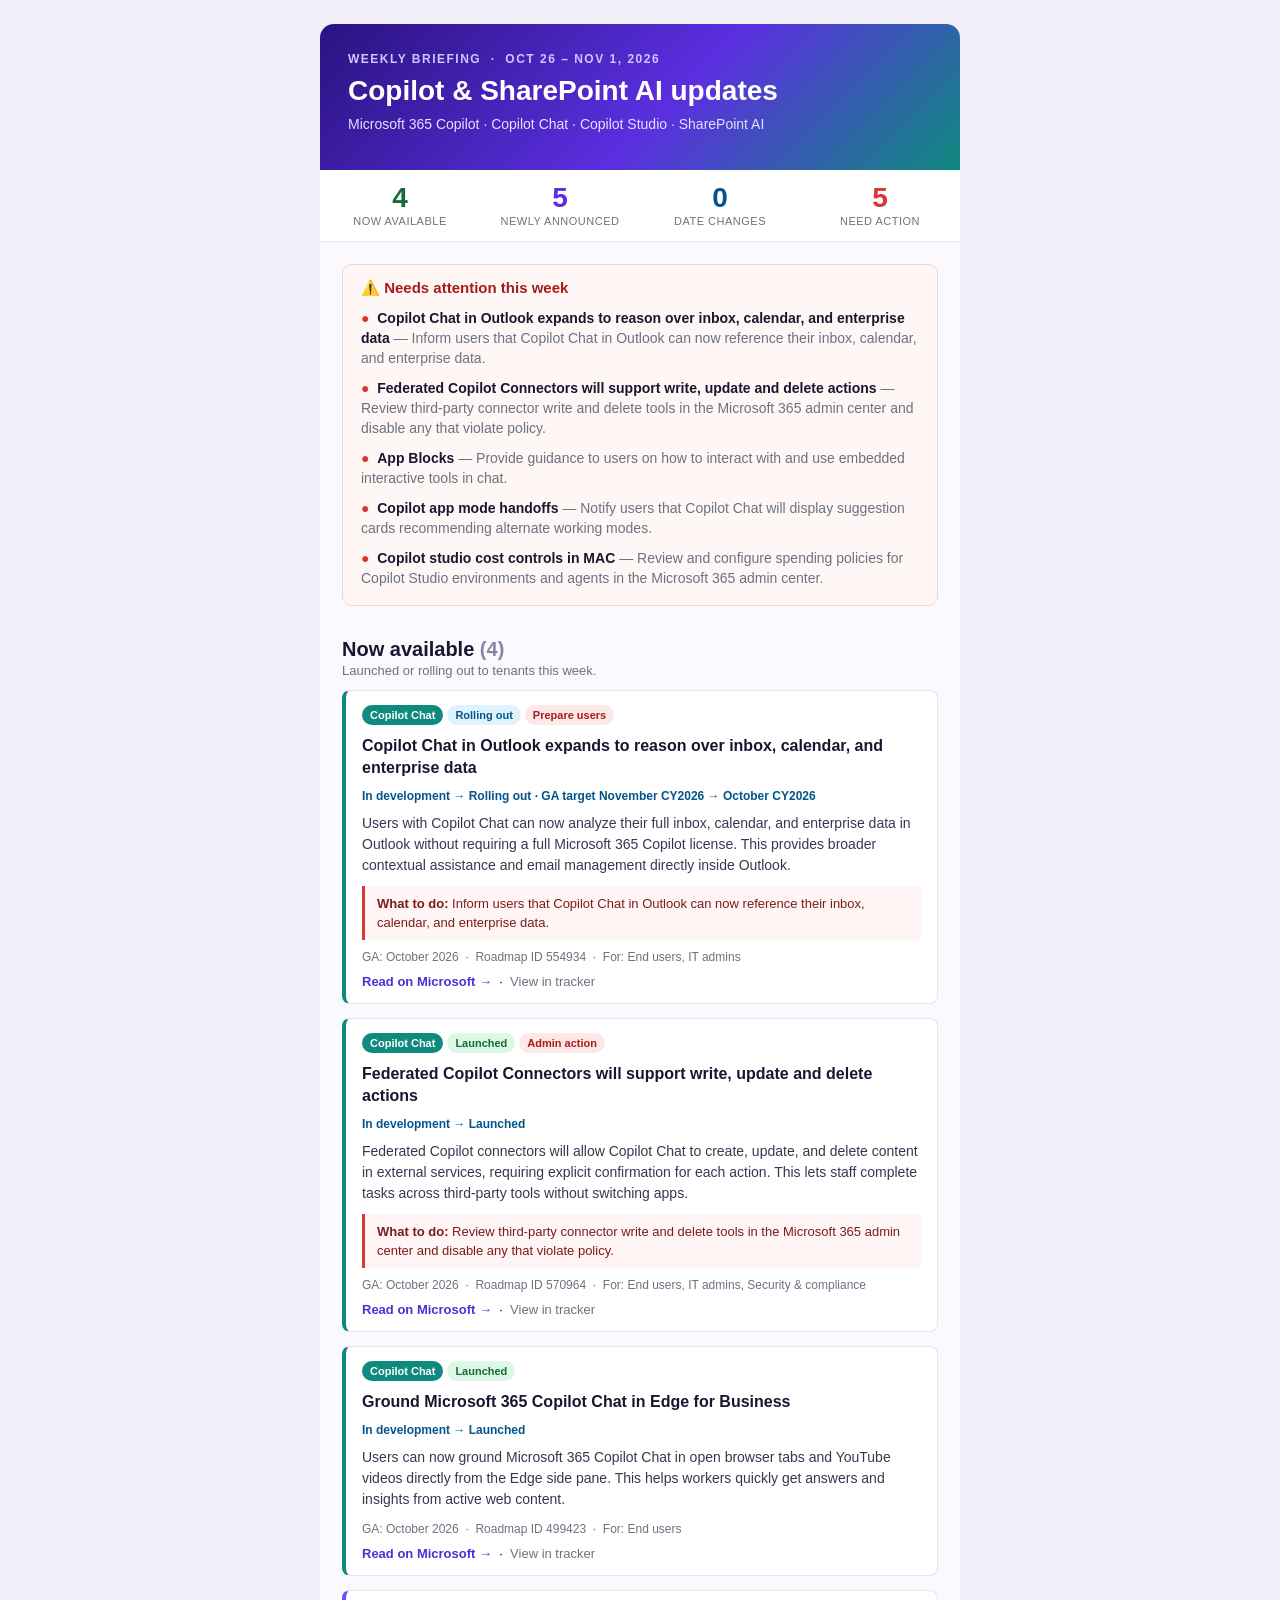
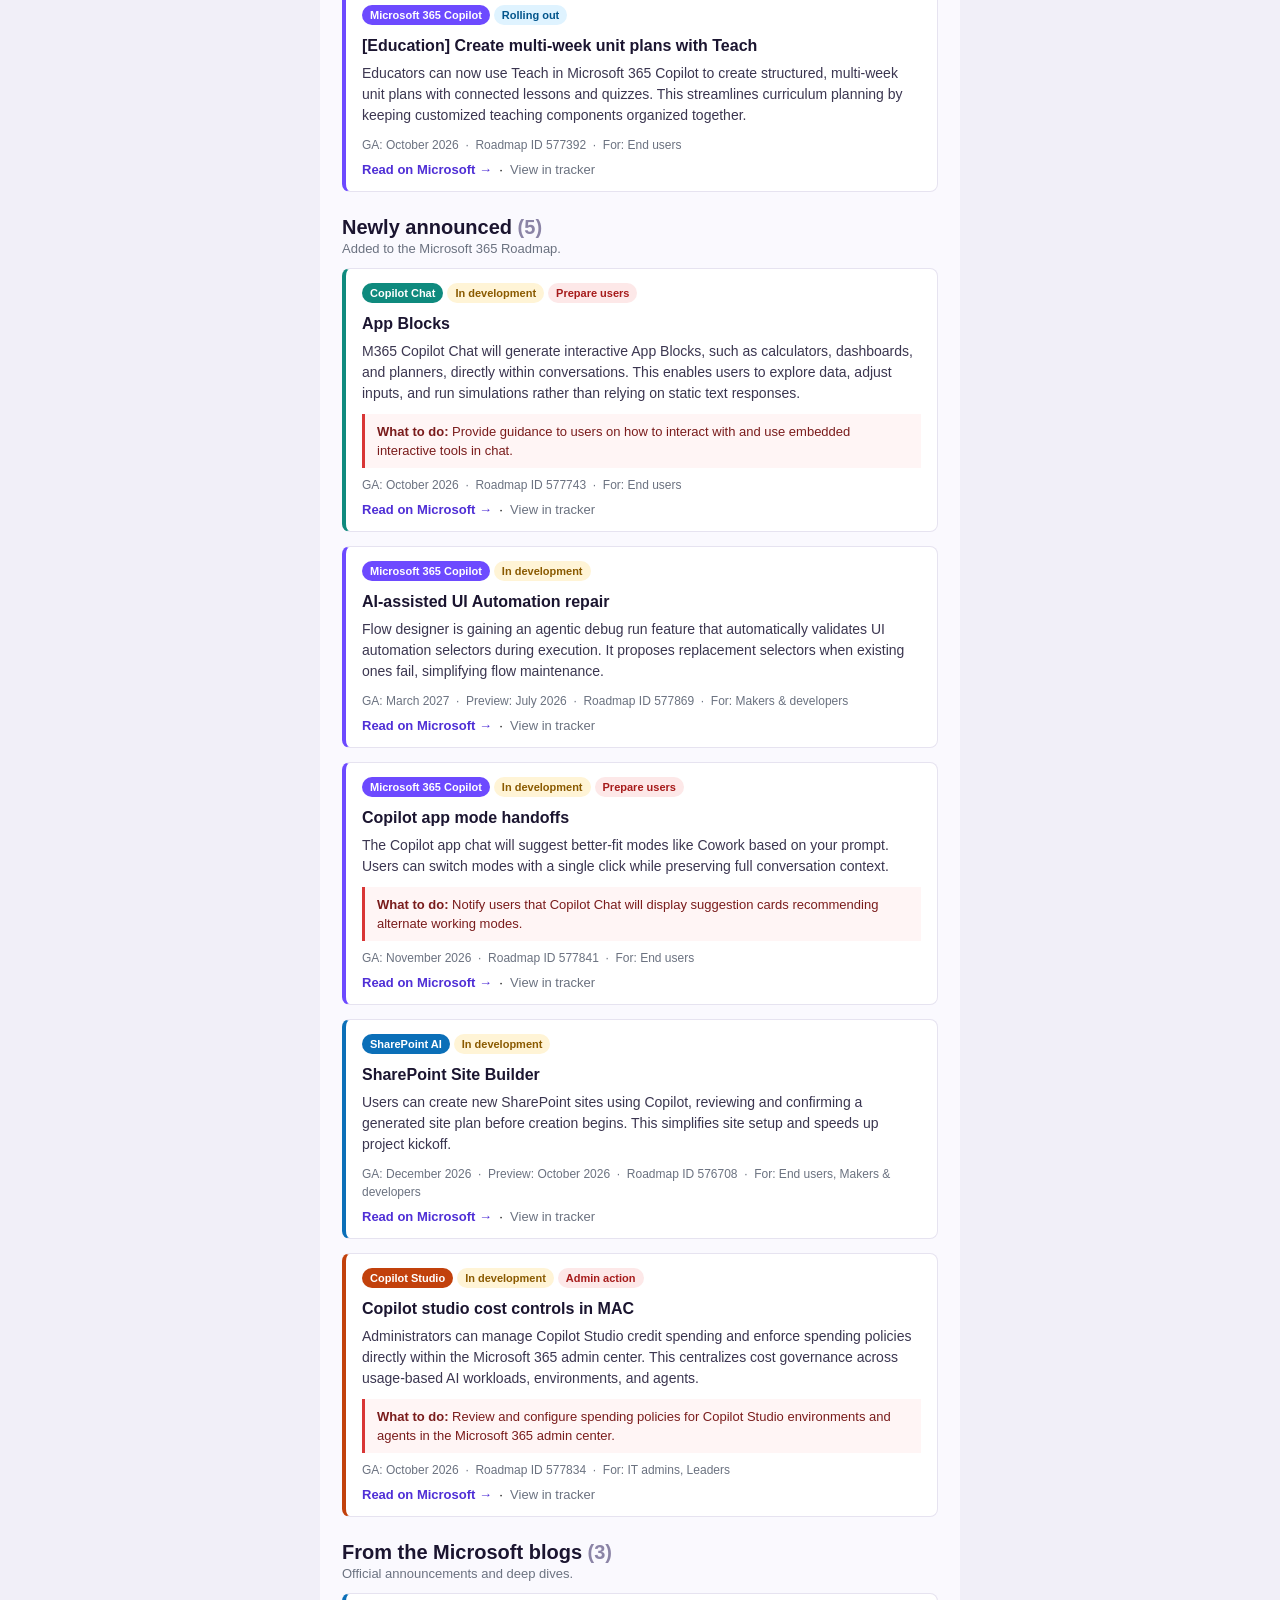
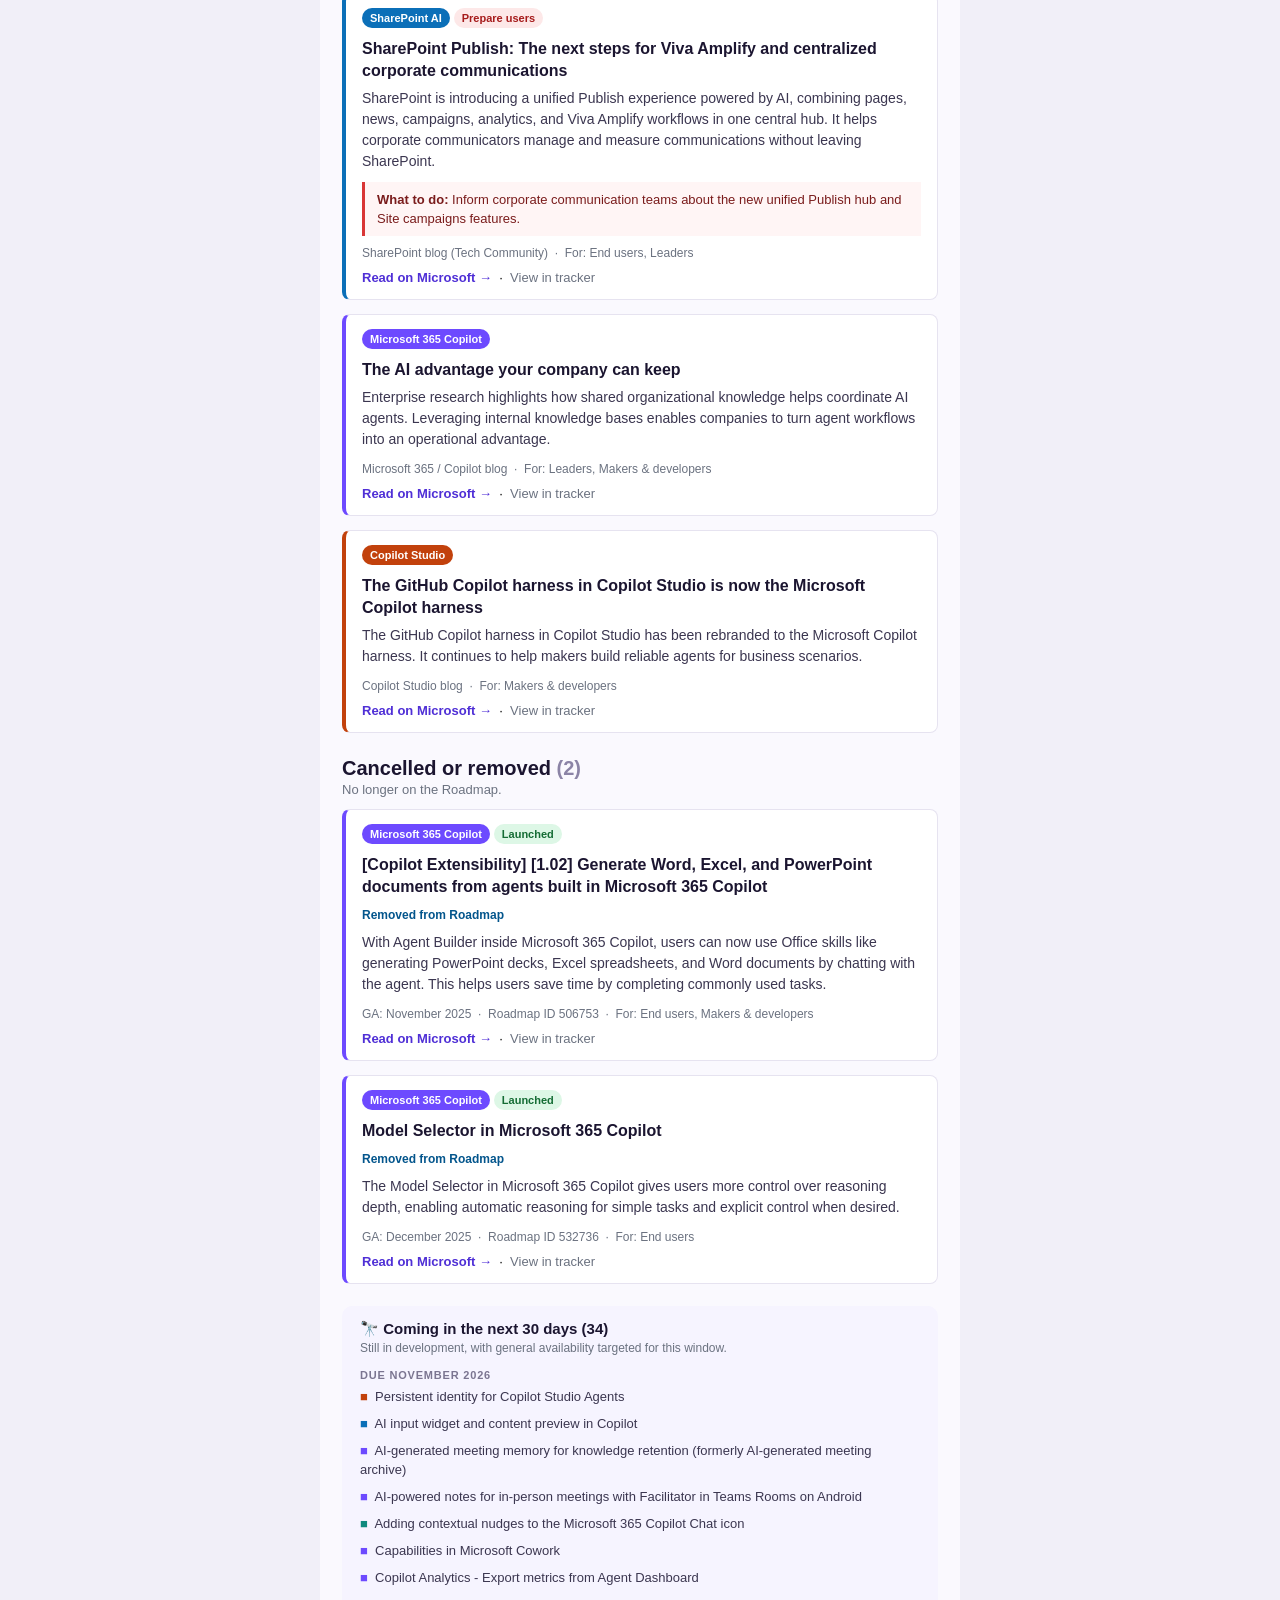
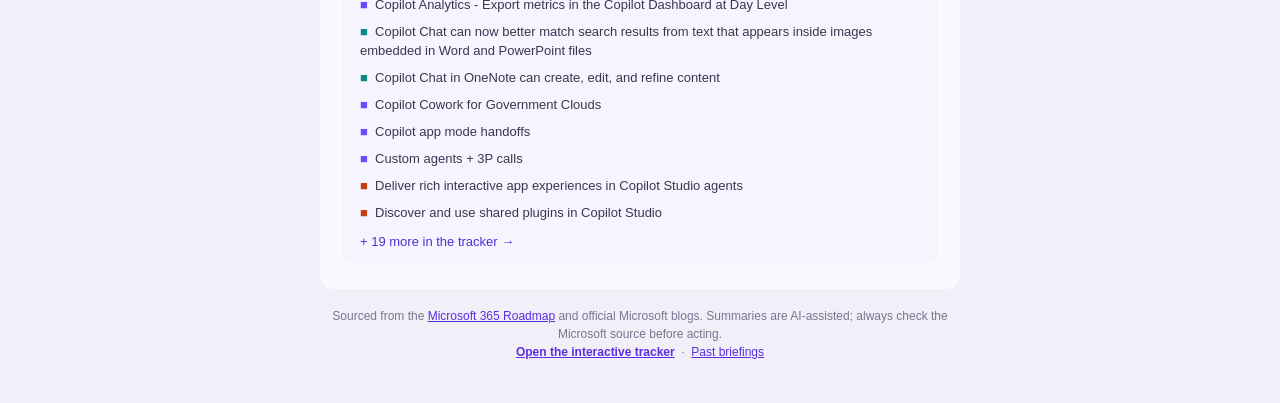
==== digests/2026-10-26.html @ 7b15df6b "Update tracker data 2026-11-02" ====
<!DOCTYPE html>
<html lang="en"><head><meta charset="utf-8"><meta name="viewport" content="width=device-width,initial-scale=1">
<meta name="color-scheme" content="light"><meta name="supported-color-schemes" content="light">
<title>Copilot &amp; SharePoint AI updates — Oct 26 – Nov 1, 2026</title></head>
<body style="margin:0;padding:0;background:#f1eff8;">
<div style="display:none;max-height:0;overflow:hidden;mso-hide:all;">4 now available, 5 newly announced, 5 needing action.</div>
<table role="presentation" width="100%" cellpadding="0" cellspacing="0" border="0" style="background:#f1eff8;">
<tr><td align="center" style="padding:24px 12px;">
<table role="presentation" width="640" cellpadding="0" cellspacing="0" border="0" style="width:100%;max-width:640px;">
 <tr><td bgcolor="#3b1fa8" style="background:#3b1fa8;background-image:linear-gradient(135deg,#2a1380 0%,#5b2fe0 55%,#0f8a7e 100%);border-radius:14px 14px 0 0;padding:28px 28px 24px 28px;">
  <div style="font-family:'Segoe UI',-apple-system,Helvetica,Arial,sans-serif;font-size:12px;letter-spacing:1.5px;text-transform:uppercase;color:#cfc6ff;font-weight:700;">Weekly briefing &nbsp;·&nbsp; Oct 26 – Nov 1, 2026</div>
  <div style="font-family:'Segoe UI',-apple-system,Helvetica,Arial,sans-serif;font-size:28px;line-height:34px;font-weight:800;color:#ffffff;padding-top:8px;">Copilot &amp; SharePoint AI updates</div>
  <div style="font-family:'Segoe UI',-apple-system,Helvetica,Arial,sans-serif;font-size:14px;line-height:20px;color:#e4e0ff;padding-top:6px;">Microsoft 365 Copilot · Copilot Chat · Copilot Studio · SharePoint AI</div>
  <div style="font-family:'Segoe UI',-apple-system,Helvetica,Arial,sans-serif;font-size:12px;padding-top:12px;"></div>
 </td></tr>
 <tr><td style="background:#ffffff;border-bottom:1px solid #ece9f5;">
  <table role="presentation" width="100%" cellpadding="0" cellspacing="0" border="0"><tr>
   <td align="center" width="25%" style="font-family:'Segoe UI',-apple-system,Helvetica,Arial,sans-serif;padding:12px 4px;"><div style="font-size:28px;line-height:32px;font-weight:800;color:#146c34;">4</div><div style="font-size:11px;line-height:15px;color:#6b7280;text-transform:uppercase;letter-spacing:.5px;">Now available</div></td>
   <td align="center" width="25%" style="font-family:'Segoe UI',-apple-system,Helvetica,Arial,sans-serif;padding:12px 4px;"><div style="font-size:28px;line-height:32px;font-weight:800;color:#5b2fe0;">5</div><div style="font-size:11px;line-height:15px;color:#6b7280;text-transform:uppercase;letter-spacing:.5px;">Newly announced</div></td>
   <td align="center" width="25%" style="font-family:'Segoe UI',-apple-system,Helvetica,Arial,sans-serif;padding:12px 4px;"><div style="font-size:28px;line-height:32px;font-weight:800;color:#03558c;">0</div><div style="font-size:11px;line-height:15px;color:#6b7280;text-transform:uppercase;letter-spacing:.5px;">Date changes</div></td>
   <td align="center" width="25%" style="font-family:'Segoe UI',-apple-system,Helvetica,Arial,sans-serif;padding:12px 4px;"><div style="font-size:28px;line-height:32px;font-weight:800;color:#d93636;">5</div><div style="font-size:11px;line-height:15px;color:#6b7280;text-transform:uppercase;letter-spacing:.5px;">Need action</div></td>
  </tr></table>
 </td></tr>
 <tr><td style="background:#faf9fe;padding:22px 22px 8px 22px;border-radius:0 0 14px 14px;">
  <table role="presentation" width="100%" cellpadding="0" cellspacing="0" border="0">
   
<tr><td style="padding:0 0 22px 0;">
 <table role="presentation" width="100%" cellpadding="0" cellspacing="0" border="0" style="background:#fff7f5;border:1px solid #f6d5cf;border-radius:10px;">
  <tr><td style="font-family:'Segoe UI',-apple-system,Helvetica,Arial,sans-serif;padding:14px 18px 4px 18px;font-size:15px;font-weight:800;color:#a61b1b;">&#9888;&#65039; Needs attention this week</td></tr>
  <tr><td style="padding:2px 18px 12px 18px;"><table role="presentation" width="100%" cellpadding="0" cellspacing="0" border="0"><tr><td style="font-family:'Segoe UI',-apple-system,Helvetica,Arial,sans-serif;padding:5px 0;font-size:14px;line-height:20px;color:#3b3650;"><span style="color:#d93636;">&#9679;</span>&nbsp; <a href="https://www.microsoft.com/microsoft-365/roadmap?featureid=554934" style="color:#1b1530;font-weight:600;text-decoration:none;">Copilot Chat in Outlook expands to reason over inbox, calendar, and enterprise data</a> <span style="color:#6b7280;">— Inform users that Copilot Chat in Outlook can now reference their inbox, calendar, and enterprise data.</span></td></tr><tr><td style="font-family:'Segoe UI',-apple-system,Helvetica,Arial,sans-serif;padding:5px 0;font-size:14px;line-height:20px;color:#3b3650;"><span style="color:#d93636;">&#9679;</span>&nbsp; <a href="https://www.microsoft.com/microsoft-365/roadmap?featureid=570964" style="color:#1b1530;font-weight:600;text-decoration:none;">Federated Copilot Connectors will support write, update and delete actions</a> <span style="color:#6b7280;">— Review third-party connector write and delete tools in the Microsoft 365 admin center and disable any that violate policy.</span></td></tr><tr><td style="font-family:'Segoe UI',-apple-system,Helvetica,Arial,sans-serif;padding:5px 0;font-size:14px;line-height:20px;color:#3b3650;"><span style="color:#d93636;">&#9679;</span>&nbsp; <a href="https://www.microsoft.com/microsoft-365/roadmap?featureid=577743" style="color:#1b1530;font-weight:600;text-decoration:none;">App Blocks</a> <span style="color:#6b7280;">— Provide guidance to users on how to interact with and use embedded interactive tools in chat.</span></td></tr><tr><td style="font-family:'Segoe UI',-apple-system,Helvetica,Arial,sans-serif;padding:5px 0;font-size:14px;line-height:20px;color:#3b3650;"><span style="color:#d93636;">&#9679;</span>&nbsp; <a href="https://www.microsoft.com/microsoft-365/roadmap?featureid=577841" style="color:#1b1530;font-weight:600;text-decoration:none;">Copilot app mode handoffs</a> <span style="color:#6b7280;">— Notify users that Copilot Chat will display suggestion cards recommending alternate working modes.</span></td></tr><tr><td style="font-family:'Segoe UI',-apple-system,Helvetica,Arial,sans-serif;padding:5px 0;font-size:14px;line-height:20px;color:#3b3650;"><span style="color:#d93636;">&#9679;</span>&nbsp; <a href="https://www.microsoft.com/microsoft-365/roadmap?featureid=577834" style="color:#1b1530;font-weight:600;text-decoration:none;">Copilot studio cost controls in MAC</a> <span style="color:#6b7280;">— Review and configure spending policies for Copilot Studio environments and agents in the Microsoft 365 admin center.</span></td></tr></table></td></tr>
 </table>
</td></tr>
<tr><td style="font-family:'Segoe UI',-apple-system,Helvetica,Arial,sans-serif;padding:8px 0 10px 0;">
 <div style="font-size:20px;line-height:26px;font-weight:800;color:#1b1530;">Now available <span style="color:#8b84a6;font-weight:600;">(4)</span></div>
 <div style="font-size:13px;line-height:18px;color:#6b7280;">Launched or rolling out to tenants this week.</div>
</td></tr>
<tr><td style="padding:0 0 14px 0;">
 <table role="presentation" width="100%" cellpadding="0" cellspacing="0" border="0" style="border:1px solid #e6e3f0;border-left:4px solid #0f8a7e;border-radius:8px;background:#ffffff;">
  <tr><td style="padding:14px 16px 4px 16px;"><span style="font-family:'Segoe UI',-apple-system,Helvetica,Arial,sans-serif;display:inline-block;padding:2px 8px;border-radius:10px;background:#0f8a7e;color:#ffffff;font-size:11px;font-weight:600;line-height:16px;white-space:nowrap;">Copilot Chat</span> <span style="font-family:'Segoe UI',-apple-system,Helvetica,Arial,sans-serif;display:inline-block;padding:2px 8px;border-radius:10px;background:#dff3ff;color:#03558c;font-size:11px;font-weight:600;line-height:16px;white-space:nowrap;">Rolling out</span> <span style="font-family:'Segoe UI',-apple-system,Helvetica,Arial,sans-serif;display:inline-block;padding:2px 8px;border-radius:10px;background:#fde8e8;color:#a61b1b;font-size:11px;font-weight:600;line-height:16px;white-space:nowrap;">Prepare users</span></td></tr>
  <tr><td style="font-family:'Segoe UI',-apple-system,Helvetica,Arial,sans-serif;padding:6px 16px 0 16px;font-size:16px;line-height:22px;font-weight:700;color:#1b1530;">
   <a href="https://www.microsoft.com/microsoft-365/roadmap?featureid=554934" style="color:#1b1530;text-decoration:none;">Copilot Chat in Outlook expands to reason over inbox, calendar, and enterprise data</a><div style="font-family:'Segoe UI',-apple-system,Helvetica,Arial,sans-serif;font-size:12px;color:#03558c;font-weight:600;padding-top:6px;">In development → Rolling out · GA target November CY2026 → October CY2026</div></td></tr>
  <tr><td style="font-family:'Segoe UI',-apple-system,Helvetica,Arial,sans-serif;padding:6px 16px 10px 16px;font-size:14px;line-height:21px;color:#3b3650;">Users with Copilot Chat can now analyze their full inbox, calendar, and enterprise data in Outlook without requiring a full Microsoft 365 Copilot license. This provides broader contextual assistance and email management directly inside Outlook.</td></tr>
  <tr><td style="padding:0 16px;"><table role="presentation" width="100%" cellpadding="0" cellspacing="0" border="0"><tr><td style="font-family:'Segoe UI',-apple-system,Helvetica,Arial,sans-serif;padding:8px 12px;background:#fff5f5;border-left:3px solid #d93636;font-size:13px;color:#7a1c1c;line-height:19px;"><b>What to do:</b> Inform users that Copilot Chat in Outlook can now reference their inbox, calendar, and enterprise data.</td></tr><tr><td style="height:8px;line-height:8px;font-size:0;">&nbsp;</td></tr></table></td></tr>
  <tr><td style="font-family:'Segoe UI',-apple-system,Helvetica,Arial,sans-serif;padding:0 16px 6px 16px;font-size:12px;line-height:18px;color:#6b7280;">GA: October 2026 &nbsp;·&nbsp; Roadmap ID 554934 &nbsp;·&nbsp; For: End users, IT admins</td></tr>
  <tr><td style="font-family:'Segoe UI',-apple-system,Helvetica,Arial,sans-serif;padding:2px 16px 14px 16px;font-size:13px;"><a href="https://www.microsoft.com/microsoft-365/roadmap?featureid=554934" style="color:#4f2fd6;font-weight:600;text-decoration:none;">Read on Microsoft &rarr;</a> &nbsp;·&nbsp; <a href="https://jayasekhon.github.io/Microsoft-Updates-Tracker/#item=rm-554934" style="color:#6b7280;text-decoration:none;">View in tracker</a></td></tr>
 </table>
</td></tr>
<tr><td style="padding:0 0 14px 0;">
 <table role="presentation" width="100%" cellpadding="0" cellspacing="0" border="0" style="border:1px solid #e6e3f0;border-left:4px solid #0f8a7e;border-radius:8px;background:#ffffff;">
  <tr><td style="padding:14px 16px 4px 16px;"><span style="font-family:'Segoe UI',-apple-system,Helvetica,Arial,sans-serif;display:inline-block;padding:2px 8px;border-radius:10px;background:#0f8a7e;color:#ffffff;font-size:11px;font-weight:600;line-height:16px;white-space:nowrap;">Copilot Chat</span> <span style="font-family:'Segoe UI',-apple-system,Helvetica,Arial,sans-serif;display:inline-block;padding:2px 8px;border-radius:10px;background:#ddf7e6;color:#146c34;font-size:11px;font-weight:600;line-height:16px;white-space:nowrap;">Launched</span> <span style="font-family:'Segoe UI',-apple-system,Helvetica,Arial,sans-serif;display:inline-block;padding:2px 8px;border-radius:10px;background:#fde8e8;color:#a61b1b;font-size:11px;font-weight:600;line-height:16px;white-space:nowrap;">Admin action</span></td></tr>
  <tr><td style="font-family:'Segoe UI',-apple-system,Helvetica,Arial,sans-serif;padding:6px 16px 0 16px;font-size:16px;line-height:22px;font-weight:700;color:#1b1530;">
   <a href="https://www.microsoft.com/microsoft-365/roadmap?featureid=570964" style="color:#1b1530;text-decoration:none;">Federated Copilot Connectors will support write, update and delete actions</a><div style="font-family:'Segoe UI',-apple-system,Helvetica,Arial,sans-serif;font-size:12px;color:#03558c;font-weight:600;padding-top:6px;">In development → Launched</div></td></tr>
  <tr><td style="font-family:'Segoe UI',-apple-system,Helvetica,Arial,sans-serif;padding:6px 16px 10px 16px;font-size:14px;line-height:21px;color:#3b3650;">Federated Copilot connectors will allow Copilot Chat to create, update, and delete content in external services, requiring explicit confirmation for each action. This lets staff complete tasks across third-party tools without switching apps.</td></tr>
  <tr><td style="padding:0 16px;"><table role="presentation" width="100%" cellpadding="0" cellspacing="0" border="0"><tr><td style="font-family:'Segoe UI',-apple-system,Helvetica,Arial,sans-serif;padding:8px 12px;background:#fff5f5;border-left:3px solid #d93636;font-size:13px;color:#7a1c1c;line-height:19px;"><b>What to do:</b> Review third-party connector write and delete tools in the Microsoft 365 admin center and disable any that violate policy.</td></tr><tr><td style="height:8px;line-height:8px;font-size:0;">&nbsp;</td></tr></table></td></tr>
  <tr><td style="font-family:'Segoe UI',-apple-system,Helvetica,Arial,sans-serif;padding:0 16px 6px 16px;font-size:12px;line-height:18px;color:#6b7280;">GA: October 2026 &nbsp;·&nbsp; Roadmap ID 570964 &nbsp;·&nbsp; For: End users, IT admins, Security &amp; compliance</td></tr>
  <tr><td style="font-family:'Segoe UI',-apple-system,Helvetica,Arial,sans-serif;padding:2px 16px 14px 16px;font-size:13px;"><a href="https://www.microsoft.com/microsoft-365/roadmap?featureid=570964" style="color:#4f2fd6;font-weight:600;text-decoration:none;">Read on Microsoft &rarr;</a> &nbsp;·&nbsp; <a href="https://jayasekhon.github.io/Microsoft-Updates-Tracker/#item=rm-570964" style="color:#6b7280;text-decoration:none;">View in tracker</a></td></tr>
 </table>
</td></tr>
<tr><td style="padding:0 0 14px 0;">
 <table role="presentation" width="100%" cellpadding="0" cellspacing="0" border="0" style="border:1px solid #e6e3f0;border-left:4px solid #0f8a7e;border-radius:8px;background:#ffffff;">
  <tr><td style="padding:14px 16px 4px 16px;"><span style="font-family:'Segoe UI',-apple-system,Helvetica,Arial,sans-serif;display:inline-block;padding:2px 8px;border-radius:10px;background:#0f8a7e;color:#ffffff;font-size:11px;font-weight:600;line-height:16px;white-space:nowrap;">Copilot Chat</span> <span style="font-family:'Segoe UI',-apple-system,Helvetica,Arial,sans-serif;display:inline-block;padding:2px 8px;border-radius:10px;background:#ddf7e6;color:#146c34;font-size:11px;font-weight:600;line-height:16px;white-space:nowrap;">Launched</span></td></tr>
  <tr><td style="font-family:'Segoe UI',-apple-system,Helvetica,Arial,sans-serif;padding:6px 16px 0 16px;font-size:16px;line-height:22px;font-weight:700;color:#1b1530;">
   <a href="https://www.microsoft.com/microsoft-365/roadmap?featureid=499423" style="color:#1b1530;text-decoration:none;">Ground Microsoft 365 Copilot Chat in Edge for Business</a><div style="font-family:'Segoe UI',-apple-system,Helvetica,Arial,sans-serif;font-size:12px;color:#03558c;font-weight:600;padding-top:6px;">In development → Launched</div></td></tr>
  <tr><td style="font-family:'Segoe UI',-apple-system,Helvetica,Arial,sans-serif;padding:6px 16px 10px 16px;font-size:14px;line-height:21px;color:#3b3650;">Users can now ground Microsoft 365 Copilot Chat in open browser tabs and YouTube videos directly from the Edge side pane. This helps workers quickly get answers and insights from active web content.</td></tr>
  
  <tr><td style="font-family:'Segoe UI',-apple-system,Helvetica,Arial,sans-serif;padding:0 16px 6px 16px;font-size:12px;line-height:18px;color:#6b7280;">GA: October 2026 &nbsp;·&nbsp; Roadmap ID 499423 &nbsp;·&nbsp; For: End users</td></tr>
  <tr><td style="font-family:'Segoe UI',-apple-system,Helvetica,Arial,sans-serif;padding:2px 16px 14px 16px;font-size:13px;"><a href="https://www.microsoft.com/microsoft-365/roadmap?featureid=499423" style="color:#4f2fd6;font-weight:600;text-decoration:none;">Read on Microsoft &rarr;</a> &nbsp;·&nbsp; <a href="https://jayasekhon.github.io/Microsoft-Updates-Tracker/#item=rm-499423" style="color:#6b7280;text-decoration:none;">View in tracker</a></td></tr>
 </table>
</td></tr>
<tr><td style="padding:0 0 14px 0;">
 <table role="presentation" width="100%" cellpadding="0" cellspacing="0" border="0" style="border:1px solid #e6e3f0;border-left:4px solid #6d4aff;border-radius:8px;background:#ffffff;">
  <tr><td style="padding:14px 16px 4px 16px;"><span style="font-family:'Segoe UI',-apple-system,Helvetica,Arial,sans-serif;display:inline-block;padding:2px 8px;border-radius:10px;background:#6d4aff;color:#ffffff;font-size:11px;font-weight:600;line-height:16px;white-space:nowrap;">Microsoft 365 Copilot</span> <span style="font-family:'Segoe UI',-apple-system,Helvetica,Arial,sans-serif;display:inline-block;padding:2px 8px;border-radius:10px;background:#dff3ff;color:#03558c;font-size:11px;font-weight:600;line-height:16px;white-space:nowrap;">Rolling out</span></td></tr>
  <tr><td style="font-family:'Segoe UI',-apple-system,Helvetica,Arial,sans-serif;padding:6px 16px 0 16px;font-size:16px;line-height:22px;font-weight:700;color:#1b1530;">
   <a href="https://www.microsoft.com/microsoft-365/roadmap?featureid=577392" style="color:#1b1530;text-decoration:none;">[Education] Create multi-week unit plans with Teach</a></td></tr>
  <tr><td style="font-family:'Segoe UI',-apple-system,Helvetica,Arial,sans-serif;padding:6px 16px 10px 16px;font-size:14px;line-height:21px;color:#3b3650;">Educators can now use Teach in Microsoft 365 Copilot to create structured, multi-week unit plans with connected lessons and quizzes. This streamlines curriculum planning by keeping customized teaching components organized together.</td></tr>
  
  <tr><td style="font-family:'Segoe UI',-apple-system,Helvetica,Arial,sans-serif;padding:0 16px 6px 16px;font-size:12px;line-height:18px;color:#6b7280;">GA: October 2026 &nbsp;·&nbsp; Roadmap ID 577392 &nbsp;·&nbsp; For: End users</td></tr>
  <tr><td style="font-family:'Segoe UI',-apple-system,Helvetica,Arial,sans-serif;padding:2px 16px 14px 16px;font-size:13px;"><a href="https://www.microsoft.com/microsoft-365/roadmap?featureid=577392" style="color:#4f2fd6;font-weight:600;text-decoration:none;">Read on Microsoft &rarr;</a> &nbsp;·&nbsp; <a href="https://jayasekhon.github.io/Microsoft-Updates-Tracker/#item=rm-577392" style="color:#6b7280;text-decoration:none;">View in tracker</a></td></tr>
 </table>
</td></tr>
<tr><td style="font-family:'Segoe UI',-apple-system,Helvetica,Arial,sans-serif;padding:8px 0 10px 0;">
 <div style="font-size:20px;line-height:26px;font-weight:800;color:#1b1530;">Newly announced <span style="color:#8b84a6;font-weight:600;">(5)</span></div>
 <div style="font-size:13px;line-height:18px;color:#6b7280;">Added to the Microsoft 365 Roadmap.</div>
</td></tr>
<tr><td style="padding:0 0 14px 0;">
 <table role="presentation" width="100%" cellpadding="0" cellspacing="0" border="0" style="border:1px solid #e6e3f0;border-left:4px solid #0f8a7e;border-radius:8px;background:#ffffff;">
  <tr><td style="padding:14px 16px 4px 16px;"><span style="font-family:'Segoe UI',-apple-system,Helvetica,Arial,sans-serif;display:inline-block;padding:2px 8px;border-radius:10px;background:#0f8a7e;color:#ffffff;font-size:11px;font-weight:600;line-height:16px;white-space:nowrap;">Copilot Chat</span> <span style="font-family:'Segoe UI',-apple-system,Helvetica,Arial,sans-serif;display:inline-block;padding:2px 8px;border-radius:10px;background:#fff4d6;color:#8a5a00;font-size:11px;font-weight:600;line-height:16px;white-space:nowrap;">In development</span> <span style="font-family:'Segoe UI',-apple-system,Helvetica,Arial,sans-serif;display:inline-block;padding:2px 8px;border-radius:10px;background:#fde8e8;color:#a61b1b;font-size:11px;font-weight:600;line-height:16px;white-space:nowrap;">Prepare users</span></td></tr>
  <tr><td style="font-family:'Segoe UI',-apple-system,Helvetica,Arial,sans-serif;padding:6px 16px 0 16px;font-size:16px;line-height:22px;font-weight:700;color:#1b1530;">
   <a href="https://www.microsoft.com/microsoft-365/roadmap?featureid=577743" style="color:#1b1530;text-decoration:none;">App Blocks</a></td></tr>
  <tr><td style="font-family:'Segoe UI',-apple-system,Helvetica,Arial,sans-serif;padding:6px 16px 10px 16px;font-size:14px;line-height:21px;color:#3b3650;">M365 Copilot Chat will generate interactive App Blocks, such as calculators, dashboards, and planners, directly within conversations. This enables users to explore data, adjust inputs, and run simulations rather than relying on static text responses.</td></tr>
  <tr><td style="padding:0 16px;"><table role="presentation" width="100%" cellpadding="0" cellspacing="0" border="0"><tr><td style="font-family:'Segoe UI',-apple-system,Helvetica,Arial,sans-serif;padding:8px 12px;background:#fff5f5;border-left:3px solid #d93636;font-size:13px;color:#7a1c1c;line-height:19px;"><b>What to do:</b> Provide guidance to users on how to interact with and use embedded interactive tools in chat.</td></tr><tr><td style="height:8px;line-height:8px;font-size:0;">&nbsp;</td></tr></table></td></tr>
  <tr><td style="font-family:'Segoe UI',-apple-system,Helvetica,Arial,sans-serif;padding:0 16px 6px 16px;font-size:12px;line-height:18px;color:#6b7280;">GA: October 2026 &nbsp;·&nbsp; Roadmap ID 577743 &nbsp;·&nbsp; For: End users</td></tr>
  <tr><td style="font-family:'Segoe UI',-apple-system,Helvetica,Arial,sans-serif;padding:2px 16px 14px 16px;font-size:13px;"><a href="https://www.microsoft.com/microsoft-365/roadmap?featureid=577743" style="color:#4f2fd6;font-weight:600;text-decoration:none;">Read on Microsoft &rarr;</a> &nbsp;·&nbsp; <a href="https://jayasekhon.github.io/Microsoft-Updates-Tracker/#item=rm-577743" style="color:#6b7280;text-decoration:none;">View in tracker</a></td></tr>
 </table>
</td></tr>
<tr><td style="padding:0 0 14px 0;">
 <table role="presentation" width="100%" cellpadding="0" cellspacing="0" border="0" style="border:1px solid #e6e3f0;border-left:4px solid #6d4aff;border-radius:8px;background:#ffffff;">
  <tr><td style="padding:14px 16px 4px 16px;"><span style="font-family:'Segoe UI',-apple-system,Helvetica,Arial,sans-serif;display:inline-block;padding:2px 8px;border-radius:10px;background:#6d4aff;color:#ffffff;font-size:11px;font-weight:600;line-height:16px;white-space:nowrap;">Microsoft 365 Copilot</span> <span style="font-family:'Segoe UI',-apple-system,Helvetica,Arial,sans-serif;display:inline-block;padding:2px 8px;border-radius:10px;background:#fff4d6;color:#8a5a00;font-size:11px;font-weight:600;line-height:16px;white-space:nowrap;">In development</span></td></tr>
  <tr><td style="font-family:'Segoe UI',-apple-system,Helvetica,Arial,sans-serif;padding:6px 16px 0 16px;font-size:16px;line-height:22px;font-weight:700;color:#1b1530;">
   <a href="https://www.microsoft.com/microsoft-365/roadmap?featureid=577869" style="color:#1b1530;text-decoration:none;">AI-assisted UI Automation repair</a></td></tr>
  <tr><td style="font-family:'Segoe UI',-apple-system,Helvetica,Arial,sans-serif;padding:6px 16px 10px 16px;font-size:14px;line-height:21px;color:#3b3650;">Flow designer is gaining an agentic debug run feature that automatically validates UI automation selectors during execution. It proposes replacement selectors when existing ones fail, simplifying flow maintenance.</td></tr>
  
  <tr><td style="font-family:'Segoe UI',-apple-system,Helvetica,Arial,sans-serif;padding:0 16px 6px 16px;font-size:12px;line-height:18px;color:#6b7280;">GA: March 2027 &nbsp;·&nbsp; Preview: July 2026 &nbsp;·&nbsp; Roadmap ID 577869 &nbsp;·&nbsp; For: Makers &amp; developers</td></tr>
  <tr><td style="font-family:'Segoe UI',-apple-system,Helvetica,Arial,sans-serif;padding:2px 16px 14px 16px;font-size:13px;"><a href="https://www.microsoft.com/microsoft-365/roadmap?featureid=577869" style="color:#4f2fd6;font-weight:600;text-decoration:none;">Read on Microsoft &rarr;</a> &nbsp;·&nbsp; <a href="https://jayasekhon.github.io/Microsoft-Updates-Tracker/#item=rm-577869" style="color:#6b7280;text-decoration:none;">View in tracker</a></td></tr>
 </table>
</td></tr>
<tr><td style="padding:0 0 14px 0;">
 <table role="presentation" width="100%" cellpadding="0" cellspacing="0" border="0" style="border:1px solid #e6e3f0;border-left:4px solid #6d4aff;border-radius:8px;background:#ffffff;">
  <tr><td style="padding:14px 16px 4px 16px;"><span style="font-family:'Segoe UI',-apple-system,Helvetica,Arial,sans-serif;display:inline-block;padding:2px 8px;border-radius:10px;background:#6d4aff;color:#ffffff;font-size:11px;font-weight:600;line-height:16px;white-space:nowrap;">Microsoft 365 Copilot</span> <span style="font-family:'Segoe UI',-apple-system,Helvetica,Arial,sans-serif;display:inline-block;padding:2px 8px;border-radius:10px;background:#fff4d6;color:#8a5a00;font-size:11px;font-weight:600;line-height:16px;white-space:nowrap;">In development</span> <span style="font-family:'Segoe UI',-apple-system,Helvetica,Arial,sans-serif;display:inline-block;padding:2px 8px;border-radius:10px;background:#fde8e8;color:#a61b1b;font-size:11px;font-weight:600;line-height:16px;white-space:nowrap;">Prepare users</span></td></tr>
  <tr><td style="font-family:'Segoe UI',-apple-system,Helvetica,Arial,sans-serif;padding:6px 16px 0 16px;font-size:16px;line-height:22px;font-weight:700;color:#1b1530;">
   <a href="https://www.microsoft.com/microsoft-365/roadmap?featureid=577841" style="color:#1b1530;text-decoration:none;">Copilot app mode handoffs</a></td></tr>
  <tr><td style="font-family:'Segoe UI',-apple-system,Helvetica,Arial,sans-serif;padding:6px 16px 10px 16px;font-size:14px;line-height:21px;color:#3b3650;">The Copilot app chat will suggest better-fit modes like Cowork based on your prompt. Users can switch modes with a single click while preserving full conversation context.</td></tr>
  <tr><td style="padding:0 16px;"><table role="presentation" width="100%" cellpadding="0" cellspacing="0" border="0"><tr><td style="font-family:'Segoe UI',-apple-system,Helvetica,Arial,sans-serif;padding:8px 12px;background:#fff5f5;border-left:3px solid #d93636;font-size:13px;color:#7a1c1c;line-height:19px;"><b>What to do:</b> Notify users that Copilot Chat will display suggestion cards recommending alternate working modes.</td></tr><tr><td style="height:8px;line-height:8px;font-size:0;">&nbsp;</td></tr></table></td></tr>
  <tr><td style="font-family:'Segoe UI',-apple-system,Helvetica,Arial,sans-serif;padding:0 16px 6px 16px;font-size:12px;line-height:18px;color:#6b7280;">GA: November 2026 &nbsp;·&nbsp; Roadmap ID 577841 &nbsp;·&nbsp; For: End users</td></tr>
  <tr><td style="font-family:'Segoe UI',-apple-system,Helvetica,Arial,sans-serif;padding:2px 16px 14px 16px;font-size:13px;"><a href="https://www.microsoft.com/microsoft-365/roadmap?featureid=577841" style="color:#4f2fd6;font-weight:600;text-decoration:none;">Read on Microsoft &rarr;</a> &nbsp;·&nbsp; <a href="https://jayasekhon.github.io/Microsoft-Updates-Tracker/#item=rm-577841" style="color:#6b7280;text-decoration:none;">View in tracker</a></td></tr>
 </table>
</td></tr>
<tr><td style="padding:0 0 14px 0;">
 <table role="presentation" width="100%" cellpadding="0" cellspacing="0" border="0" style="border:1px solid #e6e3f0;border-left:4px solid #0b6fb8;border-radius:8px;background:#ffffff;">
  <tr><td style="padding:14px 16px 4px 16px;"><span style="font-family:'Segoe UI',-apple-system,Helvetica,Arial,sans-serif;display:inline-block;padding:2px 8px;border-radius:10px;background:#0b6fb8;color:#ffffff;font-size:11px;font-weight:600;line-height:16px;white-space:nowrap;">SharePoint AI</span> <span style="font-family:'Segoe UI',-apple-system,Helvetica,Arial,sans-serif;display:inline-block;padding:2px 8px;border-radius:10px;background:#fff4d6;color:#8a5a00;font-size:11px;font-weight:600;line-height:16px;white-space:nowrap;">In development</span></td></tr>
  <tr><td style="font-family:'Segoe UI',-apple-system,Helvetica,Arial,sans-serif;padding:6px 16px 0 16px;font-size:16px;line-height:22px;font-weight:700;color:#1b1530;">
   <a href="https://www.microsoft.com/microsoft-365/roadmap?featureid=576708" style="color:#1b1530;text-decoration:none;">SharePoint Site Builder</a></td></tr>
  <tr><td style="font-family:'Segoe UI',-apple-system,Helvetica,Arial,sans-serif;padding:6px 16px 10px 16px;font-size:14px;line-height:21px;color:#3b3650;">Users can create new SharePoint sites using Copilot, reviewing and confirming a generated site plan before creation begins. This simplifies site setup and speeds up project kickoff.</td></tr>
  
  <tr><td style="font-family:'Segoe UI',-apple-system,Helvetica,Arial,sans-serif;padding:0 16px 6px 16px;font-size:12px;line-height:18px;color:#6b7280;">GA: December 2026 &nbsp;·&nbsp; Preview: October 2026 &nbsp;·&nbsp; Roadmap ID 576708 &nbsp;·&nbsp; For: End users, Makers &amp; developers</td></tr>
  <tr><td style="font-family:'Segoe UI',-apple-system,Helvetica,Arial,sans-serif;padding:2px 16px 14px 16px;font-size:13px;"><a href="https://www.microsoft.com/microsoft-365/roadmap?featureid=576708" style="color:#4f2fd6;font-weight:600;text-decoration:none;">Read on Microsoft &rarr;</a> &nbsp;·&nbsp; <a href="https://jayasekhon.github.io/Microsoft-Updates-Tracker/#item=rm-576708" style="color:#6b7280;text-decoration:none;">View in tracker</a></td></tr>
 </table>
</td></tr>
<tr><td style="padding:0 0 14px 0;">
 <table role="presentation" width="100%" cellpadding="0" cellspacing="0" border="0" style="border:1px solid #e6e3f0;border-left:4px solid #c2410c;border-radius:8px;background:#ffffff;">
  <tr><td style="padding:14px 16px 4px 16px;"><span style="font-family:'Segoe UI',-apple-system,Helvetica,Arial,sans-serif;display:inline-block;padding:2px 8px;border-radius:10px;background:#c2410c;color:#ffffff;font-size:11px;font-weight:600;line-height:16px;white-space:nowrap;">Copilot Studio</span> <span style="font-family:'Segoe UI',-apple-system,Helvetica,Arial,sans-serif;display:inline-block;padding:2px 8px;border-radius:10px;background:#fff4d6;color:#8a5a00;font-size:11px;font-weight:600;line-height:16px;white-space:nowrap;">In development</span> <span style="font-family:'Segoe UI',-apple-system,Helvetica,Arial,sans-serif;display:inline-block;padding:2px 8px;border-radius:10px;background:#fde8e8;color:#a61b1b;font-size:11px;font-weight:600;line-height:16px;white-space:nowrap;">Admin action</span></td></tr>
  <tr><td style="font-family:'Segoe UI',-apple-system,Helvetica,Arial,sans-serif;padding:6px 16px 0 16px;font-size:16px;line-height:22px;font-weight:700;color:#1b1530;">
   <a href="https://www.microsoft.com/microsoft-365/roadmap?featureid=577834" style="color:#1b1530;text-decoration:none;">Copilot studio cost controls in MAC</a></td></tr>
  <tr><td style="font-family:'Segoe UI',-apple-system,Helvetica,Arial,sans-serif;padding:6px 16px 10px 16px;font-size:14px;line-height:21px;color:#3b3650;">Administrators can manage Copilot Studio credit spending and enforce spending policies directly within the Microsoft 365 admin center. This centralizes cost governance across usage-based AI workloads, environments, and agents.</td></tr>
  <tr><td style="padding:0 16px;"><table role="presentation" width="100%" cellpadding="0" cellspacing="0" border="0"><tr><td style="font-family:'Segoe UI',-apple-system,Helvetica,Arial,sans-serif;padding:8px 12px;background:#fff5f5;border-left:3px solid #d93636;font-size:13px;color:#7a1c1c;line-height:19px;"><b>What to do:</b> Review and configure spending policies for Copilot Studio environments and agents in the Microsoft 365 admin center.</td></tr><tr><td style="height:8px;line-height:8px;font-size:0;">&nbsp;</td></tr></table></td></tr>
  <tr><td style="font-family:'Segoe UI',-apple-system,Helvetica,Arial,sans-serif;padding:0 16px 6px 16px;font-size:12px;line-height:18px;color:#6b7280;">GA: October 2026 &nbsp;·&nbsp; Roadmap ID 577834 &nbsp;·&nbsp; For: IT admins, Leaders</td></tr>
  <tr><td style="font-family:'Segoe UI',-apple-system,Helvetica,Arial,sans-serif;padding:2px 16px 14px 16px;font-size:13px;"><a href="https://www.microsoft.com/microsoft-365/roadmap?featureid=577834" style="color:#4f2fd6;font-weight:600;text-decoration:none;">Read on Microsoft &rarr;</a> &nbsp;·&nbsp; <a href="https://jayasekhon.github.io/Microsoft-Updates-Tracker/#item=rm-577834" style="color:#6b7280;text-decoration:none;">View in tracker</a></td></tr>
 </table>
</td></tr>
<tr><td style="font-family:'Segoe UI',-apple-system,Helvetica,Arial,sans-serif;padding:8px 0 10px 0;">
 <div style="font-size:20px;line-height:26px;font-weight:800;color:#1b1530;">From the Microsoft blogs <span style="color:#8b84a6;font-weight:600;">(3)</span></div>
 <div style="font-size:13px;line-height:18px;color:#6b7280;">Official announcements and deep dives.</div>
</td></tr>
<tr><td style="padding:0 0 14px 0;">
 <table role="presentation" width="100%" cellpadding="0" cellspacing="0" border="0" style="border:1px solid #e6e3f0;border-left:4px solid #0b6fb8;border-radius:8px;background:#ffffff;">
  <tr><td style="padding:14px 16px 4px 16px;"><span style="font-family:'Segoe UI',-apple-system,Helvetica,Arial,sans-serif;display:inline-block;padding:2px 8px;border-radius:10px;background:#0b6fb8;color:#ffffff;font-size:11px;font-weight:600;line-height:16px;white-space:nowrap;">SharePoint AI</span> <span style="font-family:'Segoe UI',-apple-system,Helvetica,Arial,sans-serif;display:inline-block;padding:2px 8px;border-radius:10px;background:#fde8e8;color:#a61b1b;font-size:11px;font-weight:600;line-height:16px;white-space:nowrap;">Prepare users</span></td></tr>
  <tr><td style="font-family:'Segoe UI',-apple-system,Helvetica,Arial,sans-serif;padding:6px 16px 0 16px;font-size:16px;line-height:22px;font-weight:700;color:#1b1530;">
   <a href="https://techcommunity.microsoft.com/t5/microsoft-sharepoint-blog/sharepoint-publish-the-next-steps-for-viva-amplify-and/ba-p/4564204" style="color:#1b1530;text-decoration:none;">SharePoint Publish: The next steps for Viva Amplify and centralized corporate communications</a></td></tr>
  <tr><td style="font-family:'Segoe UI',-apple-system,Helvetica,Arial,sans-serif;padding:6px 16px 10px 16px;font-size:14px;line-height:21px;color:#3b3650;">SharePoint is introducing a unified Publish experience powered by AI, combining pages, news, campaigns, analytics, and Viva Amplify workflows in one central hub. It helps corporate communicators manage and measure communications without leaving SharePoint.</td></tr>
  <tr><td style="padding:0 16px;"><table role="presentation" width="100%" cellpadding="0" cellspacing="0" border="0"><tr><td style="font-family:'Segoe UI',-apple-system,Helvetica,Arial,sans-serif;padding:8px 12px;background:#fff5f5;border-left:3px solid #d93636;font-size:13px;color:#7a1c1c;line-height:19px;"><b>What to do:</b> Inform corporate communication teams about the new unified Publish hub and Site campaigns features.</td></tr><tr><td style="height:8px;line-height:8px;font-size:0;">&nbsp;</td></tr></table></td></tr>
  <tr><td style="font-family:'Segoe UI',-apple-system,Helvetica,Arial,sans-serif;padding:0 16px 6px 16px;font-size:12px;line-height:18px;color:#6b7280;">SharePoint blog (Tech Community) &nbsp;·&nbsp; For: End users, Leaders</td></tr>
  <tr><td style="font-family:'Segoe UI',-apple-system,Helvetica,Arial,sans-serif;padding:2px 16px 14px 16px;font-size:13px;"><a href="https://techcommunity.microsoft.com/t5/microsoft-sharepoint-blog/sharepoint-publish-the-next-steps-for-viva-amplify-and/ba-p/4564204" style="color:#4f2fd6;font-weight:600;text-decoration:none;">Read on Microsoft &rarr;</a> &nbsp;·&nbsp; <a href="https://jayasekhon.github.io/Microsoft-Updates-Tracker/#item=post-4eae81567e5c" style="color:#6b7280;text-decoration:none;">View in tracker</a></td></tr>
 </table>
</td></tr>
<tr><td style="padding:0 0 14px 0;">
 <table role="presentation" width="100%" cellpadding="0" cellspacing="0" border="0" style="border:1px solid #e6e3f0;border-left:4px solid #6d4aff;border-radius:8px;background:#ffffff;">
  <tr><td style="padding:14px 16px 4px 16px;"><span style="font-family:'Segoe UI',-apple-system,Helvetica,Arial,sans-serif;display:inline-block;padding:2px 8px;border-radius:10px;background:#6d4aff;color:#ffffff;font-size:11px;font-weight:600;line-height:16px;white-space:nowrap;">Microsoft 365 Copilot</span></td></tr>
  <tr><td style="font-family:'Segoe UI',-apple-system,Helvetica,Arial,sans-serif;padding:6px 16px 0 16px;font-size:16px;line-height:22px;font-weight:700;color:#1b1530;">
   <a href="https://www.microsoft.com/en-us/copilot/blog/2026/10/27/the-ai-advantage-your-company-can-keep/" style="color:#1b1530;text-decoration:none;">The AI advantage your company can keep</a></td></tr>
  <tr><td style="font-family:'Segoe UI',-apple-system,Helvetica,Arial,sans-serif;padding:6px 16px 10px 16px;font-size:14px;line-height:21px;color:#3b3650;">Enterprise research highlights how shared organizational knowledge helps coordinate AI agents. Leveraging internal knowledge bases enables companies to turn agent workflows into an operational advantage.</td></tr>
  
  <tr><td style="font-family:'Segoe UI',-apple-system,Helvetica,Arial,sans-serif;padding:0 16px 6px 16px;font-size:12px;line-height:18px;color:#6b7280;">Microsoft 365 / Copilot blog &nbsp;·&nbsp; For: Leaders, Makers &amp; developers</td></tr>
  <tr><td style="font-family:'Segoe UI',-apple-system,Helvetica,Arial,sans-serif;padding:2px 16px 14px 16px;font-size:13px;"><a href="https://www.microsoft.com/en-us/copilot/blog/2026/10/27/the-ai-advantage-your-company-can-keep/" style="color:#4f2fd6;font-weight:600;text-decoration:none;">Read on Microsoft &rarr;</a> &nbsp;·&nbsp; <a href="https://jayasekhon.github.io/Microsoft-Updates-Tracker/#item=post-fe3141148cc5" style="color:#6b7280;text-decoration:none;">View in tracker</a></td></tr>
 </table>
</td></tr>
<tr><td style="padding:0 0 14px 0;">
 <table role="presentation" width="100%" cellpadding="0" cellspacing="0" border="0" style="border:1px solid #e6e3f0;border-left:4px solid #c2410c;border-radius:8px;background:#ffffff;">
  <tr><td style="padding:14px 16px 4px 16px;"><span style="font-family:'Segoe UI',-apple-system,Helvetica,Arial,sans-serif;display:inline-block;padding:2px 8px;border-radius:10px;background:#c2410c;color:#ffffff;font-size:11px;font-weight:600;line-height:16px;white-space:nowrap;">Copilot Studio</span></td></tr>
  <tr><td style="font-family:'Segoe UI',-apple-system,Helvetica,Arial,sans-serif;padding:6px 16px 0 16px;font-size:16px;line-height:22px;font-weight:700;color:#1b1530;">
   <a href="https://www.microsoft.com/en-us/copilot/blog/copilot-studio/the-github-copilot-harness-in-copilot-studio-is-now-the-microsoft-copilot-harness/" style="color:#1b1530;text-decoration:none;">The GitHub Copilot harness in Copilot Studio is now the Microsoft Copilot harness</a></td></tr>
  <tr><td style="font-family:'Segoe UI',-apple-system,Helvetica,Arial,sans-serif;padding:6px 16px 10px 16px;font-size:14px;line-height:21px;color:#3b3650;">The GitHub Copilot harness in Copilot Studio has been rebranded to the Microsoft Copilot harness. It continues to help makers build reliable agents for business scenarios.</td></tr>
  
  <tr><td style="font-family:'Segoe UI',-apple-system,Helvetica,Arial,sans-serif;padding:0 16px 6px 16px;font-size:12px;line-height:18px;color:#6b7280;">Copilot Studio blog &nbsp;·&nbsp; For: Makers &amp; developers</td></tr>
  <tr><td style="font-family:'Segoe UI',-apple-system,Helvetica,Arial,sans-serif;padding:2px 16px 14px 16px;font-size:13px;"><a href="https://www.microsoft.com/en-us/copilot/blog/copilot-studio/the-github-copilot-harness-in-copilot-studio-is-now-the-microsoft-copilot-harness/" style="color:#4f2fd6;font-weight:600;text-decoration:none;">Read on Microsoft &rarr;</a> &nbsp;·&nbsp; <a href="https://jayasekhon.github.io/Microsoft-Updates-Tracker/#item=post-8d4a5bf8d2b9" style="color:#6b7280;text-decoration:none;">View in tracker</a></td></tr>
 </table>
</td></tr>
<tr><td style="font-family:'Segoe UI',-apple-system,Helvetica,Arial,sans-serif;padding:8px 0 10px 0;">
 <div style="font-size:20px;line-height:26px;font-weight:800;color:#1b1530;">Cancelled or removed <span style="color:#8b84a6;font-weight:600;">(2)</span></div>
 <div style="font-size:13px;line-height:18px;color:#6b7280;">No longer on the Roadmap.</div>
</td></tr>
<tr><td style="padding:0 0 14px 0;">
 <table role="presentation" width="100%" cellpadding="0" cellspacing="0" border="0" style="border:1px solid #e6e3f0;border-left:4px solid #6d4aff;border-radius:8px;background:#ffffff;">
  <tr><td style="padding:14px 16px 4px 16px;"><span style="font-family:'Segoe UI',-apple-system,Helvetica,Arial,sans-serif;display:inline-block;padding:2px 8px;border-radius:10px;background:#6d4aff;color:#ffffff;font-size:11px;font-weight:600;line-height:16px;white-space:nowrap;">Microsoft 365 Copilot</span> <span style="font-family:'Segoe UI',-apple-system,Helvetica,Arial,sans-serif;display:inline-block;padding:2px 8px;border-radius:10px;background:#ddf7e6;color:#146c34;font-size:11px;font-weight:600;line-height:16px;white-space:nowrap;">Launched</span></td></tr>
  <tr><td style="font-family:'Segoe UI',-apple-system,Helvetica,Arial,sans-serif;padding:6px 16px 0 16px;font-size:16px;line-height:22px;font-weight:700;color:#1b1530;">
   <a href="https://www.microsoft.com/microsoft-365/roadmap?featureid=506753" style="color:#1b1530;text-decoration:none;">[Copilot Extensibility] [1.02] Generate Word, Excel, and PowerPoint documents from agents built in Microsoft 365 Copilot</a><div style="font-family:'Segoe UI',-apple-system,Helvetica,Arial,sans-serif;font-size:12px;color:#03558c;font-weight:600;padding-top:6px;">Removed from Roadmap</div></td></tr>
  <tr><td style="font-family:'Segoe UI',-apple-system,Helvetica,Arial,sans-serif;padding:6px 16px 10px 16px;font-size:14px;line-height:21px;color:#3b3650;">With Agent Builder inside Microsoft 365 Copilot, users can now use Office skills like generating PowerPoint decks, Excel spreadsheets, and Word documents by chatting with the agent. This helps users save time by completing commonly used tasks.</td></tr>
  
  <tr><td style="font-family:'Segoe UI',-apple-system,Helvetica,Arial,sans-serif;padding:0 16px 6px 16px;font-size:12px;line-height:18px;color:#6b7280;">GA: November 2025 &nbsp;·&nbsp; Roadmap ID 506753 &nbsp;·&nbsp; For: End users, Makers &amp; developers</td></tr>
  <tr><td style="font-family:'Segoe UI',-apple-system,Helvetica,Arial,sans-serif;padding:2px 16px 14px 16px;font-size:13px;"><a href="https://www.microsoft.com/microsoft-365/roadmap?featureid=506753" style="color:#4f2fd6;font-weight:600;text-decoration:none;">Read on Microsoft &rarr;</a> &nbsp;·&nbsp; <a href="https://jayasekhon.github.io/Microsoft-Updates-Tracker/#item=rm-506753" style="color:#6b7280;text-decoration:none;">View in tracker</a></td></tr>
 </table>
</td></tr>
<tr><td style="padding:0 0 14px 0;">
 <table role="presentation" width="100%" cellpadding="0" cellspacing="0" border="0" style="border:1px solid #e6e3f0;border-left:4px solid #6d4aff;border-radius:8px;background:#ffffff;">
  <tr><td style="padding:14px 16px 4px 16px;"><span style="font-family:'Segoe UI',-apple-system,Helvetica,Arial,sans-serif;display:inline-block;padding:2px 8px;border-radius:10px;background:#6d4aff;color:#ffffff;font-size:11px;font-weight:600;line-height:16px;white-space:nowrap;">Microsoft 365 Copilot</span> <span style="font-family:'Segoe UI',-apple-system,Helvetica,Arial,sans-serif;display:inline-block;padding:2px 8px;border-radius:10px;background:#ddf7e6;color:#146c34;font-size:11px;font-weight:600;line-height:16px;white-space:nowrap;">Launched</span></td></tr>
  <tr><td style="font-family:'Segoe UI',-apple-system,Helvetica,Arial,sans-serif;padding:6px 16px 0 16px;font-size:16px;line-height:22px;font-weight:700;color:#1b1530;">
   <a href="https://www.microsoft.com/microsoft-365/roadmap?featureid=532736" style="color:#1b1530;text-decoration:none;">Model Selector in Microsoft 365 Copilot</a><div style="font-family:'Segoe UI',-apple-system,Helvetica,Arial,sans-serif;font-size:12px;color:#03558c;font-weight:600;padding-top:6px;">Removed from Roadmap</div></td></tr>
  <tr><td style="font-family:'Segoe UI',-apple-system,Helvetica,Arial,sans-serif;padding:6px 16px 10px 16px;font-size:14px;line-height:21px;color:#3b3650;">The Model Selector in Microsoft 365 Copilot gives users more control over reasoning depth, enabling automatic reasoning for simple tasks and explicit control when desired.</td></tr>
  
  <tr><td style="font-family:'Segoe UI',-apple-system,Helvetica,Arial,sans-serif;padding:0 16px 6px 16px;font-size:12px;line-height:18px;color:#6b7280;">GA: December 2025 &nbsp;·&nbsp; Roadmap ID 532736 &nbsp;·&nbsp; For: End users</td></tr>
  <tr><td style="font-family:'Segoe UI',-apple-system,Helvetica,Arial,sans-serif;padding:2px 16px 14px 16px;font-size:13px;"><a href="https://www.microsoft.com/microsoft-365/roadmap?featureid=532736" style="color:#4f2fd6;font-weight:600;text-decoration:none;">Read on Microsoft &rarr;</a> &nbsp;·&nbsp; <a href="https://jayasekhon.github.io/Microsoft-Updates-Tracker/#item=rm-532736" style="color:#6b7280;text-decoration:none;">View in tracker</a></td></tr>
 </table>
</td></tr>
<tr><td style="padding:8px 0 18px 0;">
 <table role="presentation" width="100%" cellpadding="0" cellspacing="0" border="0" style="background:#f6f4ff;border-radius:10px;">
  <tr><td style="font-family:'Segoe UI',-apple-system,Helvetica,Arial,sans-serif;padding:14px 18px 0 18px;font-size:15px;font-weight:800;color:#1b1530;">&#128301; Coming in the next 30 days (34)</td></tr>
  <tr><td style="font-family:'Segoe UI',-apple-system,Helvetica,Arial,sans-serif;padding:2px 18px 0 18px;font-size:12px;line-height:17px;color:#6b7280;">Still in development, with general availability targeted for this window.</td></tr>
  <tr><td style="padding:2px 18px 14px 18px;"><table role="presentation" width="100%" cellpadding="0" cellspacing="0" border="0"><tr><td style="font-family:'Segoe UI',-apple-system,Helvetica,Arial,sans-serif;padding:10px 0 2px 0;font-size:11px;font-weight:800;letter-spacing:.8px;text-transform:uppercase;color:#7b7591;">Due November 2026</td></tr><tr><td style="font-family:'Segoe UI',-apple-system,Helvetica,Arial,sans-serif;padding:4px 0;font-size:13px;line-height:19px;color:#3b3650;"><span style="color:#c2410c;">&#9632;</span>&nbsp; <a href="https://www.microsoft.com/microsoft-365/roadmap?featureid=570430" style="color:#3b3650;text-decoration:none;">Persistent identity for Copilot Studio Agents</a></td></tr><tr><td style="font-family:'Segoe UI',-apple-system,Helvetica,Arial,sans-serif;padding:4px 0;font-size:13px;line-height:19px;color:#3b3650;"><span style="color:#0b6fb8;">&#9632;</span>&nbsp; <a href="https://www.microsoft.com/microsoft-365/roadmap?featureid=574106" style="color:#3b3650;text-decoration:none;">AI input widget and content preview in Copilot</a></td></tr><tr><td style="font-family:'Segoe UI',-apple-system,Helvetica,Arial,sans-serif;padding:4px 0;font-size:13px;line-height:19px;color:#3b3650;"><span style="color:#6d4aff;">&#9632;</span>&nbsp; <a href="https://www.microsoft.com/microsoft-365/roadmap?featureid=558933" style="color:#3b3650;text-decoration:none;">AI-generated meeting memory for knowledge retention (formerly AI-generated meeting archive)</a></td></tr><tr><td style="font-family:'Segoe UI',-apple-system,Helvetica,Arial,sans-serif;padding:4px 0;font-size:13px;line-height:19px;color:#3b3650;"><span style="color:#6d4aff;">&#9632;</span>&nbsp; <a href="https://www.microsoft.com/microsoft-365/roadmap?featureid=560700" style="color:#3b3650;text-decoration:none;">AI-powered notes for in-person meetings with Facilitator in Teams Rooms on Android</a></td></tr><tr><td style="font-family:'Segoe UI',-apple-system,Helvetica,Arial,sans-serif;padding:4px 0;font-size:13px;line-height:19px;color:#3b3650;"><span style="color:#0f8a7e;">&#9632;</span>&nbsp; <a href="https://www.microsoft.com/microsoft-365/roadmap?featureid=537284" style="color:#3b3650;text-decoration:none;">Adding contextual nudges to the Microsoft 365 Copilot Chat icon</a></td></tr><tr><td style="font-family:'Segoe UI',-apple-system,Helvetica,Arial,sans-serif;padding:4px 0;font-size:13px;line-height:19px;color:#3b3650;"><span style="color:#6d4aff;">&#9632;</span>&nbsp; <a href="https://www.microsoft.com/microsoft-365/roadmap?featureid=567315" style="color:#3b3650;text-decoration:none;">Capabilities in Microsoft Cowork</a></td></tr><tr><td style="font-family:'Segoe UI',-apple-system,Helvetica,Arial,sans-serif;padding:4px 0;font-size:13px;line-height:19px;color:#3b3650;"><span style="color:#6d4aff;">&#9632;</span>&nbsp; <a href="https://www.microsoft.com/microsoft-365/roadmap?featureid=560538" style="color:#3b3650;text-decoration:none;">Copilot Analytics - Export metrics from Agent Dashboard</a></td></tr><tr><td style="font-family:'Segoe UI',-apple-system,Helvetica,Arial,sans-serif;padding:4px 0;font-size:13px;line-height:19px;color:#3b3650;"><span style="color:#6d4aff;">&#9632;</span>&nbsp; <a href="https://www.microsoft.com/microsoft-365/roadmap?featureid=547749" style="color:#3b3650;text-decoration:none;">Copilot Analytics - Export metrics in the Copilot Dashboard at Day Level</a></td></tr><tr><td style="font-family:'Segoe UI',-apple-system,Helvetica,Arial,sans-serif;padding:4px 0;font-size:13px;line-height:19px;color:#3b3650;"><span style="color:#0f8a7e;">&#9632;</span>&nbsp; <a href="https://www.microsoft.com/microsoft-365/roadmap?featureid=570469" style="color:#3b3650;text-decoration:none;">Copilot Chat can now better match search results from text that appears inside images embedded in Word and PowerPoint files</a></td></tr><tr><td style="font-family:'Segoe UI',-apple-system,Helvetica,Arial,sans-serif;padding:4px 0;font-size:13px;line-height:19px;color:#3b3650;"><span style="color:#0f8a7e;">&#9632;</span>&nbsp; <a href="https://www.microsoft.com/microsoft-365/roadmap?featureid=573446" style="color:#3b3650;text-decoration:none;">Copilot Chat in OneNote can create, edit, and refine content</a></td></tr><tr><td style="font-family:'Segoe UI',-apple-system,Helvetica,Arial,sans-serif;padding:4px 0;font-size:13px;line-height:19px;color:#3b3650;"><span style="color:#6d4aff;">&#9632;</span>&nbsp; <a href="https://www.microsoft.com/microsoft-365/roadmap?featureid=571637" style="color:#3b3650;text-decoration:none;">Copilot Cowork for Government Clouds</a></td></tr><tr><td style="font-family:'Segoe UI',-apple-system,Helvetica,Arial,sans-serif;padding:4px 0;font-size:13px;line-height:19px;color:#3b3650;"><span style="color:#6d4aff;">&#9632;</span>&nbsp; <a href="https://www.microsoft.com/microsoft-365/roadmap?featureid=577841" style="color:#3b3650;text-decoration:none;">Copilot app mode handoffs</a></td></tr><tr><td style="font-family:'Segoe UI',-apple-system,Helvetica,Arial,sans-serif;padding:4px 0;font-size:13px;line-height:19px;color:#3b3650;"><span style="color:#6d4aff;">&#9632;</span>&nbsp; <a href="https://www.microsoft.com/microsoft-365/roadmap?featureid=570853" style="color:#3b3650;text-decoration:none;">Custom agents + 3P calls</a></td></tr><tr><td style="font-family:'Segoe UI',-apple-system,Helvetica,Arial,sans-serif;padding:4px 0;font-size:13px;line-height:19px;color:#3b3650;"><span style="color:#c2410c;">&#9632;</span>&nbsp; <a href="https://www.microsoft.com/microsoft-365/roadmap?featureid=570433" style="color:#3b3650;text-decoration:none;">Deliver rich interactive app experiences in Copilot Studio agents</a></td></tr><tr><td style="font-family:'Segoe UI',-apple-system,Helvetica,Arial,sans-serif;padding:4px 0;font-size:13px;line-height:19px;color:#3b3650;"><span style="color:#c2410c;">&#9632;</span>&nbsp; <a href="https://www.microsoft.com/microsoft-365/roadmap?featureid=570669" style="color:#3b3650;text-decoration:none;">Discover and use shared plugins in Copilot Studio</a></td></tr><tr><td style="font-family:'Segoe UI',-apple-system,Helvetica,Arial,sans-serif;padding:8px 0 0 0;font-size:13px;"><a href="https://jayasekhon.github.io/Microsoft-Updates-Tracker/#view=timeline" style="color:#4f2fd6;text-decoration:none;">+ 19 more in the tracker &rarr;</a></td></tr></table></td></tr>
 </table>
</td></tr>
  </table>
 </td></tr>
 <tr><td style="font-family:'Segoe UI',-apple-system,Helvetica,Arial,sans-serif;padding:18px 10px;font-size:12px;line-height:18px;color:#7b7591;text-align:center;">
  Sourced from the <a href="https://www.microsoft.com/microsoft-365/roadmap" style="color:#5b2fe0;">Microsoft 365 Roadmap</a> and official Microsoft blogs.
  Summaries are AI-assisted; always check the Microsoft source before acting.<br>
  <a href="https://jayasekhon.github.io/Microsoft-Updates-Tracker/" style="color:#5b2fe0;font-weight:600;">Open the interactive tracker</a> &nbsp;·&nbsp; <a href="https://jayasekhon.github.io/Microsoft-Updates-Tracker/digests/" style="color:#5b2fe0;">Past briefings</a>
 </td></tr>
</table>
</td></tr></table>
</body></html>
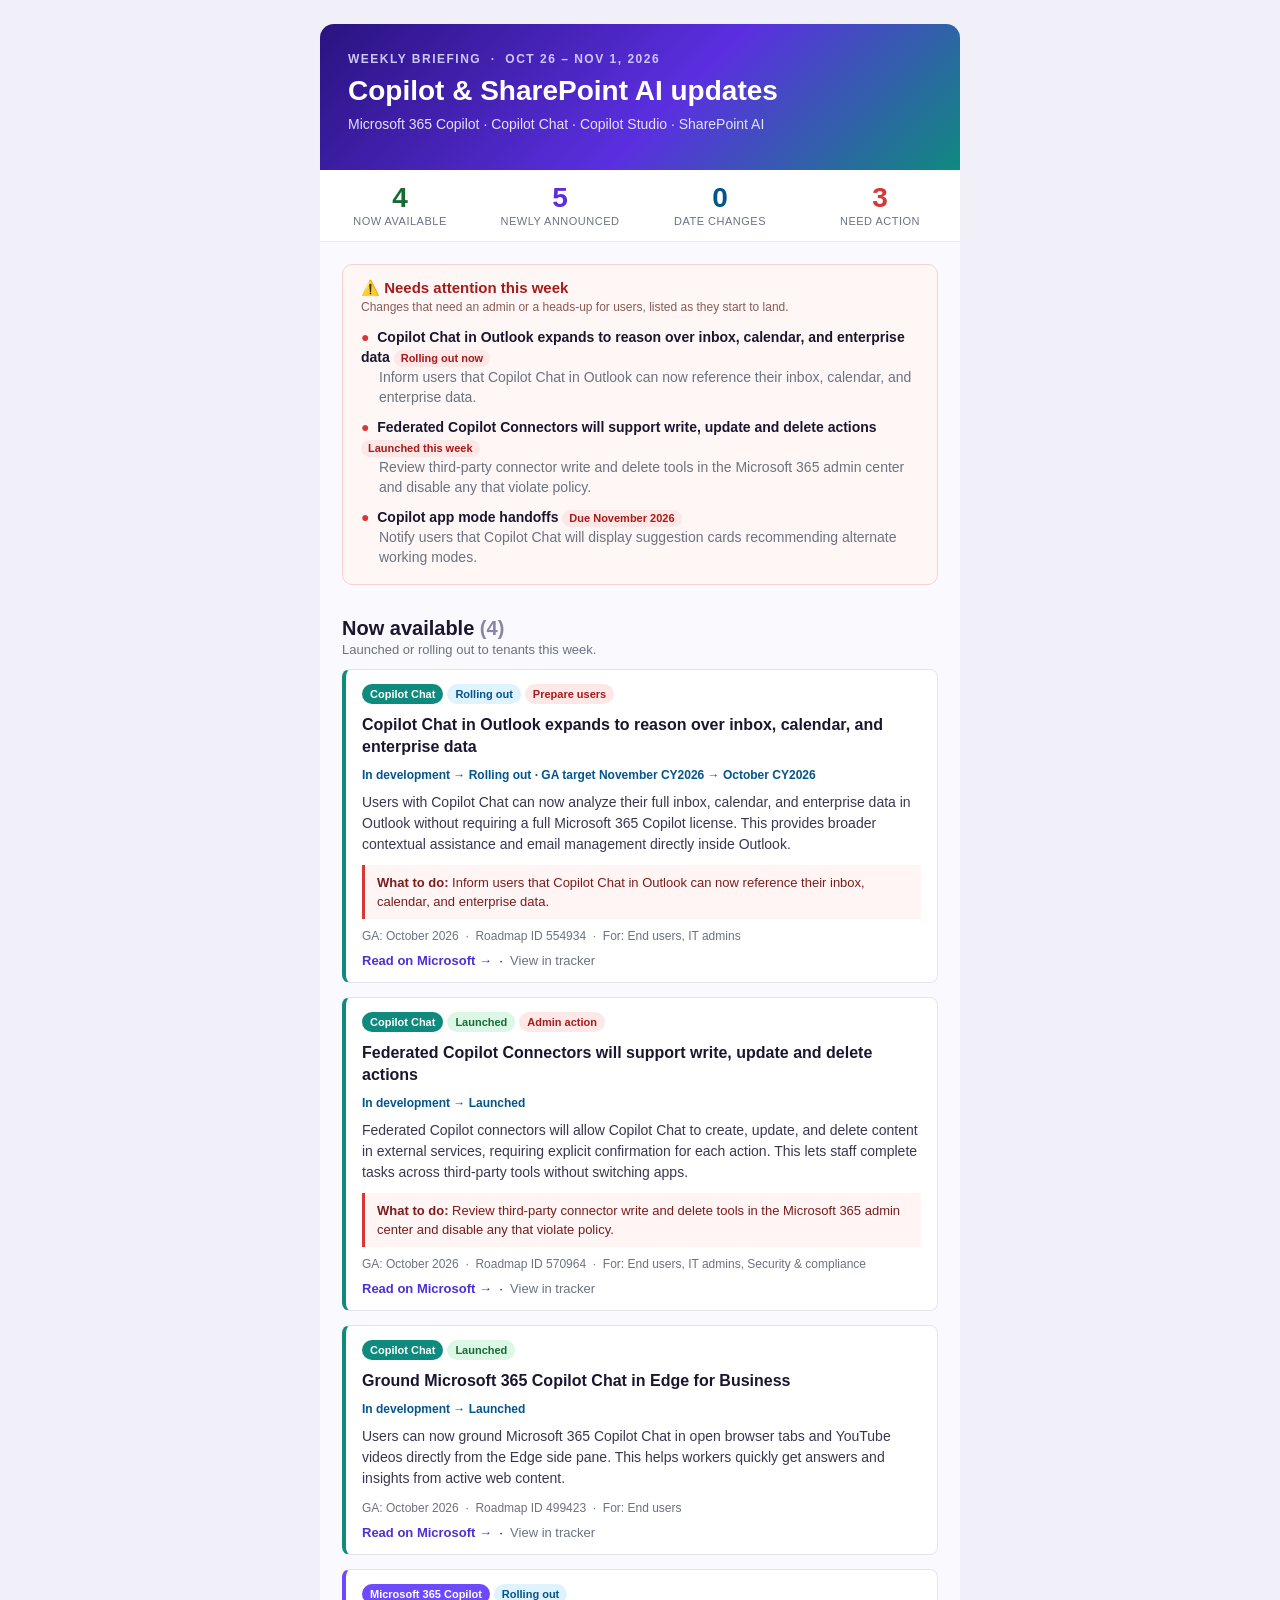
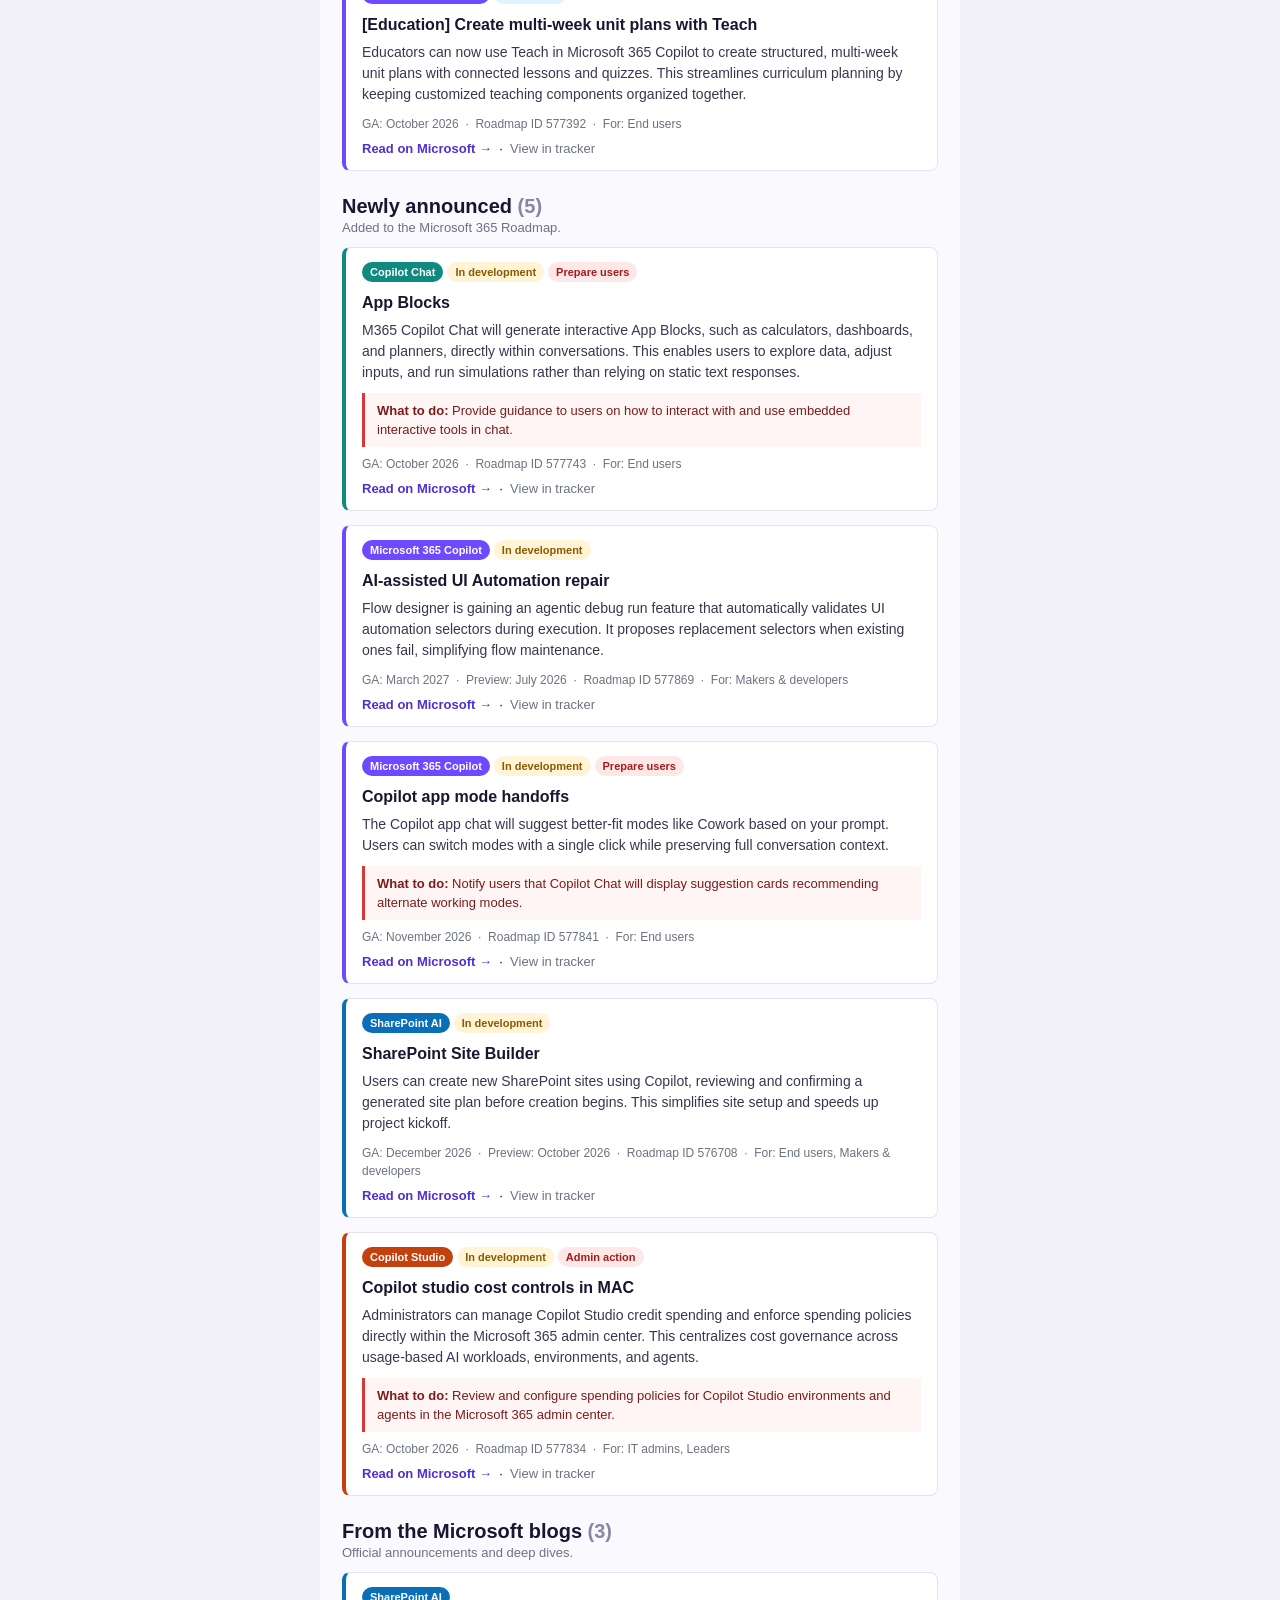
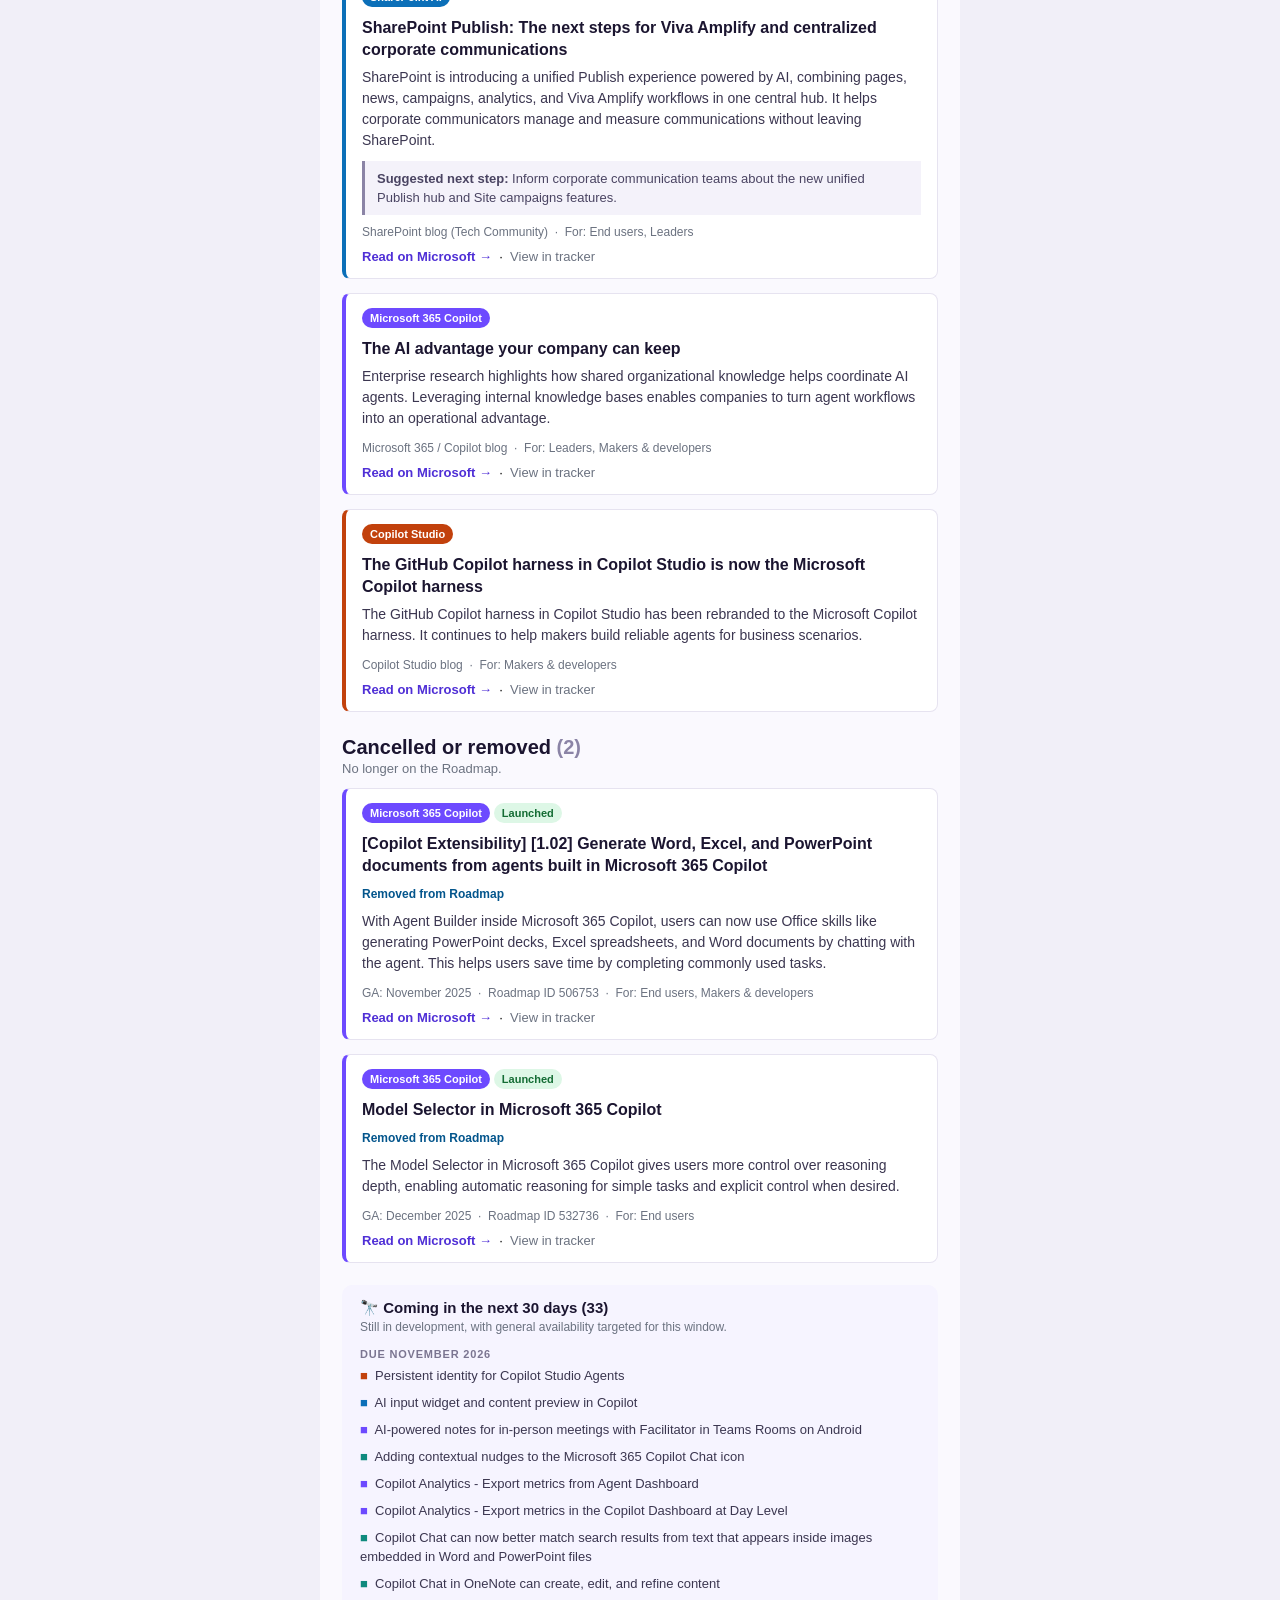
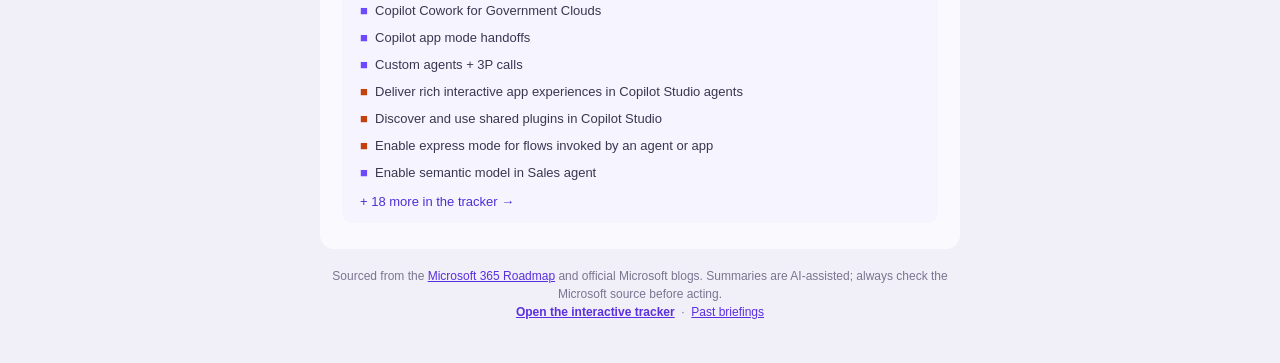
==== commit 845f22e4: "Update tracker data 2026-11-04" ====
--- a/digests/2026-10-26.html
+++ b/digests/2026-10-26.html
@@ -3,7 +3,7 @@
 <meta name="color-scheme" content="light"><meta name="supported-color-schemes" content="light">
 <title>Copilot &amp; SharePoint AI updates — Oct 26 – Nov 1, 2026</title></head>
 <body style="margin:0;padding:0;background:#f1eff8;">
-<div style="display:none;max-height:0;overflow:hidden;mso-hide:all;">4 now available, 5 newly announced, 5 needing action.</div>
+<div style="display:none;max-height:0;overflow:hidden;mso-hide:all;">4 now available, 5 newly announced, 3 needing action.</div>
 <table role="presentation" width="100%" cellpadding="0" cellspacing="0" border="0" style="background:#f1eff8;">
 <tr><td align="center" style="padding:24px 12px;">
 <table role="presentation" width="640" cellpadding="0" cellspacing="0" border="0" style="width:100%;max-width:640px;">
@@ -18,7 +18,7 @@
    <td align="center" width="25%" style="font-family:'Segoe UI',-apple-system,Helvetica,Arial,sans-serif;padding:12px 4px;"><div style="font-size:28px;line-height:32px;font-weight:800;color:#146c34;">4</div><div style="font-size:11px;line-height:15px;color:#6b7280;text-transform:uppercase;letter-spacing:.5px;">Now available</div></td>
    <td align="center" width="25%" style="font-family:'Segoe UI',-apple-system,Helvetica,Arial,sans-serif;padding:12px 4px;"><div style="font-size:28px;line-height:32px;font-weight:800;color:#5b2fe0;">5</div><div style="font-size:11px;line-height:15px;color:#6b7280;text-transform:uppercase;letter-spacing:.5px;">Newly announced</div></td>
    <td align="center" width="25%" style="font-family:'Segoe UI',-apple-system,Helvetica,Arial,sans-serif;padding:12px 4px;"><div style="font-size:28px;line-height:32px;font-weight:800;color:#03558c;">0</div><div style="font-size:11px;line-height:15px;color:#6b7280;text-transform:uppercase;letter-spacing:.5px;">Date changes</div></td>
-   <td align="center" width="25%" style="font-family:'Segoe UI',-apple-system,Helvetica,Arial,sans-serif;padding:12px 4px;"><div style="font-size:28px;line-height:32px;font-weight:800;color:#d93636;">5</div><div style="font-size:11px;line-height:15px;color:#6b7280;text-transform:uppercase;letter-spacing:.5px;">Need action</div></td>
+   <td align="center" width="25%" style="font-family:'Segoe UI',-apple-system,Helvetica,Arial,sans-serif;padding:12px 4px;"><div style="font-size:28px;line-height:32px;font-weight:800;color:#d93636;">3</div><div style="font-size:11px;line-height:15px;color:#6b7280;text-transform:uppercase;letter-spacing:.5px;">Need action</div></td>
   </tr></table>
  </td></tr>
  <tr><td style="background:#faf9fe;padding:22px 22px 8px 22px;border-radius:0 0 14px 14px;">
@@ -26,8 +26,9 @@
    
 <tr><td style="padding:0 0 22px 0;">
  <table role="presentation" width="100%" cellpadding="0" cellspacing="0" border="0" style="background:#fff7f5;border:1px solid #f6d5cf;border-radius:10px;">
-  <tr><td style="font-family:'Segoe UI',-apple-system,Helvetica,Arial,sans-serif;padding:14px 18px 4px 18px;font-size:15px;font-weight:800;color:#a61b1b;">&#9888;&#65039; Needs attention this week</td></tr>
-  <tr><td style="padding:2px 18px 12px 18px;"><table role="presentation" width="100%" cellpadding="0" cellspacing="0" border="0"><tr><td style="font-family:'Segoe UI',-apple-system,Helvetica,Arial,sans-serif;padding:5px 0;font-size:14px;line-height:20px;color:#3b3650;"><span style="color:#d93636;">&#9679;</span>&nbsp; <a href="https://www.microsoft.com/microsoft-365/roadmap?featureid=554934" style="color:#1b1530;font-weight:600;text-decoration:none;">Copilot Chat in Outlook expands to reason over inbox, calendar, and enterprise data</a> <span style="color:#6b7280;">— Inform users that Copilot Chat in Outlook can now reference their inbox, calendar, and enterprise data.</span></td></tr><tr><td style="font-family:'Segoe UI',-apple-system,Helvetica,Arial,sans-serif;padding:5px 0;font-size:14px;line-height:20px;color:#3b3650;"><span style="color:#d93636;">&#9679;</span>&nbsp; <a href="https://www.microsoft.com/microsoft-365/roadmap?featureid=570964" style="color:#1b1530;font-weight:600;text-decoration:none;">Federated Copilot Connectors will support write, update and delete actions</a> <span style="color:#6b7280;">— Review third-party connector write and delete tools in the Microsoft 365 admin center and disable any that violate policy.</span></td></tr><tr><td style="font-family:'Segoe UI',-apple-system,Helvetica,Arial,sans-serif;padding:5px 0;font-size:14px;line-height:20px;color:#3b3650;"><span style="color:#d93636;">&#9679;</span>&nbsp; <a href="https://www.microsoft.com/microsoft-365/roadmap?featureid=577743" style="color:#1b1530;font-weight:600;text-decoration:none;">App Blocks</a> <span style="color:#6b7280;">— Provide guidance to users on how to interact with and use embedded interactive tools in chat.</span></td></tr><tr><td style="font-family:'Segoe UI',-apple-system,Helvetica,Arial,sans-serif;padding:5px 0;font-size:14px;line-height:20px;color:#3b3650;"><span style="color:#d93636;">&#9679;</span>&nbsp; <a href="https://www.microsoft.com/microsoft-365/roadmap?featureid=577841" style="color:#1b1530;font-weight:600;text-decoration:none;">Copilot app mode handoffs</a> <span style="color:#6b7280;">— Notify users that Copilot Chat will display suggestion cards recommending alternate working modes.</span></td></tr><tr><td style="font-family:'Segoe UI',-apple-system,Helvetica,Arial,sans-serif;padding:5px 0;font-size:14px;line-height:20px;color:#3b3650;"><span style="color:#d93636;">&#9679;</span>&nbsp; <a href="https://www.microsoft.com/microsoft-365/roadmap?featureid=577834" style="color:#1b1530;font-weight:600;text-decoration:none;">Copilot studio cost controls in MAC</a> <span style="color:#6b7280;">— Review and configure spending policies for Copilot Studio environments and agents in the Microsoft 365 admin center.</span></td></tr></table></td></tr>
+  <tr><td style="font-family:'Segoe UI',-apple-system,Helvetica,Arial,sans-serif;padding:14px 18px 0 18px;font-size:15px;font-weight:800;color:#a61b1b;">&#9888;&#65039; Needs attention this week</td></tr>
+  <tr><td style="font-family:'Segoe UI',-apple-system,Helvetica,Arial,sans-serif;padding:2px 18px 4px 18px;font-size:12px;line-height:17px;color:#8a5a55;">Changes that need an admin or a heads-up for users, listed as they start to land.</td></tr>
+  <tr><td style="padding:2px 18px 12px 18px;"><table role="presentation" width="100%" cellpadding="0" cellspacing="0" border="0"><tr><td style="font-family:'Segoe UI',-apple-system,Helvetica,Arial,sans-serif;padding:5px 0;font-size:14px;line-height:20px;color:#3b3650;"><span style="color:#d93636;">&#9679;</span>&nbsp; <a href="https://www.microsoft.com/microsoft-365/roadmap?featureid=554934" style="color:#1b1530;font-weight:600;text-decoration:none;">Copilot Chat in Outlook expands to reason over inbox, calendar, and enterprise data</a> <span style="display:inline-block;padding:0 7px;border-radius:9px;background:#fde8e8;color:#a61b1b;font-size:11px;font-weight:700;line-height:17px;white-space:nowrap;">Rolling out now</span><br><span style="color:#6b7280;padding-left:18px;display:inline-block;">Inform users that Copilot Chat in Outlook can now reference their inbox, calendar, and enterprise data.</span></td></tr><tr><td style="font-family:'Segoe UI',-apple-system,Helvetica,Arial,sans-serif;padding:5px 0;font-size:14px;line-height:20px;color:#3b3650;"><span style="color:#d93636;">&#9679;</span>&nbsp; <a href="https://www.microsoft.com/microsoft-365/roadmap?featureid=570964" style="color:#1b1530;font-weight:600;text-decoration:none;">Federated Copilot Connectors will support write, update and delete actions</a> <span style="display:inline-block;padding:0 7px;border-radius:9px;background:#fde8e8;color:#a61b1b;font-size:11px;font-weight:700;line-height:17px;white-space:nowrap;">Launched this week</span><br><span style="color:#6b7280;padding-left:18px;display:inline-block;">Review third-party connector write and delete tools in the Microsoft 365 admin center and disable any that violate policy.</span></td></tr><tr><td style="font-family:'Segoe UI',-apple-system,Helvetica,Arial,sans-serif;padding:5px 0;font-size:14px;line-height:20px;color:#3b3650;"><span style="color:#d93636;">&#9679;</span>&nbsp; <a href="https://www.microsoft.com/microsoft-365/roadmap?featureid=577841" style="color:#1b1530;font-weight:600;text-decoration:none;">Copilot app mode handoffs</a> <span style="display:inline-block;padding:0 7px;border-radius:9px;background:#fde8e8;color:#a61b1b;font-size:11px;font-weight:700;line-height:17px;white-space:nowrap;">Due November 2026</span><br><span style="color:#6b7280;padding-left:18px;display:inline-block;">Notify users that Copilot Chat will display suggestion cards recommending alternate working modes.</span></td></tr></table></td></tr>
  </table>
 </td></tr>
 <tr><td style="font-family:'Segoe UI',-apple-system,Helvetica,Arial,sans-serif;padding:8px 0 10px 0;">
@@ -143,11 +144,11 @@
 </td></tr>
 <tr><td style="padding:0 0 14px 0;">
  <table role="presentation" width="100%" cellpadding="0" cellspacing="0" border="0" style="border:1px solid #e6e3f0;border-left:4px solid #0b6fb8;border-radius:8px;background:#ffffff;">
-  <tr><td style="padding:14px 16px 4px 16px;"><span style="font-family:'Segoe UI',-apple-system,Helvetica,Arial,sans-serif;display:inline-block;padding:2px 8px;border-radius:10px;background:#0b6fb8;color:#ffffff;font-size:11px;font-weight:600;line-height:16px;white-space:nowrap;">SharePoint AI</span> <span style="font-family:'Segoe UI',-apple-system,Helvetica,Arial,sans-serif;display:inline-block;padding:2px 8px;border-radius:10px;background:#fde8e8;color:#a61b1b;font-size:11px;font-weight:600;line-height:16px;white-space:nowrap;">Prepare users</span></td></tr>
+  <tr><td style="padding:14px 16px 4px 16px;"><span style="font-family:'Segoe UI',-apple-system,Helvetica,Arial,sans-serif;display:inline-block;padding:2px 8px;border-radius:10px;background:#0b6fb8;color:#ffffff;font-size:11px;font-weight:600;line-height:16px;white-space:nowrap;">SharePoint AI</span></td></tr>
   <tr><td style="font-family:'Segoe UI',-apple-system,Helvetica,Arial,sans-serif;padding:6px 16px 0 16px;font-size:16px;line-height:22px;font-weight:700;color:#1b1530;">
    <a href="https://techcommunity.microsoft.com/t5/microsoft-sharepoint-blog/sharepoint-publish-the-next-steps-for-viva-amplify-and/ba-p/4564204" style="color:#1b1530;text-decoration:none;">SharePoint Publish: The next steps for Viva Amplify and centralized corporate communications</a></td></tr>
   <tr><td style="font-family:'Segoe UI',-apple-system,Helvetica,Arial,sans-serif;padding:6px 16px 10px 16px;font-size:14px;line-height:21px;color:#3b3650;">SharePoint is introducing a unified Publish experience powered by AI, combining pages, news, campaigns, analytics, and Viva Amplify workflows in one central hub. It helps corporate communicators manage and measure communications without leaving SharePoint.</td></tr>
-  <tr><td style="padding:0 16px;"><table role="presentation" width="100%" cellpadding="0" cellspacing="0" border="0"><tr><td style="font-family:'Segoe UI',-apple-system,Helvetica,Arial,sans-serif;padding:8px 12px;background:#fff5f5;border-left:3px solid #d93636;font-size:13px;color:#7a1c1c;line-height:19px;"><b>What to do:</b> Inform corporate communication teams about the new unified Publish hub and Site campaigns features.</td></tr><tr><td style="height:8px;line-height:8px;font-size:0;">&nbsp;</td></tr></table></td></tr>
+  <tr><td style="padding:0 16px;"><table role="presentation" width="100%" cellpadding="0" cellspacing="0" border="0"><tr><td style="font-family:'Segoe UI',-apple-system,Helvetica,Arial,sans-serif;padding:8px 12px;background:#f4f2fa;border-left:3px solid #8b84a6;font-size:13px;color:#4a4462;line-height:19px;"><b>Suggested next step:</b> Inform corporate communication teams about the new unified Publish hub and Site campaigns features.</td></tr><tr><td style="height:8px;line-height:8px;font-size:0;">&nbsp;</td></tr></table></td></tr>
   <tr><td style="font-family:'Segoe UI',-apple-system,Helvetica,Arial,sans-serif;padding:0 16px 6px 16px;font-size:12px;line-height:18px;color:#6b7280;">SharePoint blog (Tech Community) &nbsp;·&nbsp; For: End users, Leaders</td></tr>
   <tr><td style="font-family:'Segoe UI',-apple-system,Helvetica,Arial,sans-serif;padding:2px 16px 14px 16px;font-size:13px;"><a href="https://techcommunity.microsoft.com/t5/microsoft-sharepoint-blog/sharepoint-publish-the-next-steps-for-viva-amplify-and/ba-p/4564204" style="color:#4f2fd6;font-weight:600;text-decoration:none;">Read on Microsoft &rarr;</a> &nbsp;·&nbsp; <a href="https://jayasekhon.github.io/Microsoft-Updates-Tracker/#item=post-4eae81567e5c" style="color:#6b7280;text-decoration:none;">View in tracker</a></td></tr>
  </table>
@@ -202,9 +203,9 @@
 </td></tr>
 <tr><td style="padding:8px 0 18px 0;">
  <table role="presentation" width="100%" cellpadding="0" cellspacing="0" border="0" style="background:#f6f4ff;border-radius:10px;">
-  <tr><td style="font-family:'Segoe UI',-apple-system,Helvetica,Arial,sans-serif;padding:14px 18px 0 18px;font-size:15px;font-weight:800;color:#1b1530;">&#128301; Coming in the next 30 days (34)</td></tr>
+  <tr><td style="font-family:'Segoe UI',-apple-system,Helvetica,Arial,sans-serif;padding:14px 18px 0 18px;font-size:15px;font-weight:800;color:#1b1530;">&#128301; Coming in the next 30 days (33)</td></tr>
   <tr><td style="font-family:'Segoe UI',-apple-system,Helvetica,Arial,sans-serif;padding:2px 18px 0 18px;font-size:12px;line-height:17px;color:#6b7280;">Still in development, with general availability targeted for this window.</td></tr>
-  <tr><td style="padding:2px 18px 14px 18px;"><table role="presentation" width="100%" cellpadding="0" cellspacing="0" border="0"><tr><td style="font-family:'Segoe UI',-apple-system,Helvetica,Arial,sans-serif;padding:10px 0 2px 0;font-size:11px;font-weight:800;letter-spacing:.8px;text-transform:uppercase;color:#7b7591;">Due November 2026</td></tr><tr><td style="font-family:'Segoe UI',-apple-system,Helvetica,Arial,sans-serif;padding:4px 0;font-size:13px;line-height:19px;color:#3b3650;"><span style="color:#c2410c;">&#9632;</span>&nbsp; <a href="https://www.microsoft.com/microsoft-365/roadmap?featureid=570430" style="color:#3b3650;text-decoration:none;">Persistent identity for Copilot Studio Agents</a></td></tr><tr><td style="font-family:'Segoe UI',-apple-system,Helvetica,Arial,sans-serif;padding:4px 0;font-size:13px;line-height:19px;color:#3b3650;"><span style="color:#0b6fb8;">&#9632;</span>&nbsp; <a href="https://www.microsoft.com/microsoft-365/roadmap?featureid=574106" style="color:#3b3650;text-decoration:none;">AI input widget and content preview in Copilot</a></td></tr><tr><td style="font-family:'Segoe UI',-apple-system,Helvetica,Arial,sans-serif;padding:4px 0;font-size:13px;line-height:19px;color:#3b3650;"><span style="color:#6d4aff;">&#9632;</span>&nbsp; <a href="https://www.microsoft.com/microsoft-365/roadmap?featureid=558933" style="color:#3b3650;text-decoration:none;">AI-generated meeting memory for knowledge retention (formerly AI-generated meeting archive)</a></td></tr><tr><td style="font-family:'Segoe UI',-apple-system,Helvetica,Arial,sans-serif;padding:4px 0;font-size:13px;line-height:19px;color:#3b3650;"><span style="color:#6d4aff;">&#9632;</span>&nbsp; <a href="https://www.microsoft.com/microsoft-365/roadmap?featureid=560700" style="color:#3b3650;text-decoration:none;">AI-powered notes for in-person meetings with Facilitator in Teams Rooms on Android</a></td></tr><tr><td style="font-family:'Segoe UI',-apple-system,Helvetica,Arial,sans-serif;padding:4px 0;font-size:13px;line-height:19px;color:#3b3650;"><span style="color:#0f8a7e;">&#9632;</span>&nbsp; <a href="https://www.microsoft.com/microsoft-365/roadmap?featureid=537284" style="color:#3b3650;text-decoration:none;">Adding contextual nudges to the Microsoft 365 Copilot Chat icon</a></td></tr><tr><td style="font-family:'Segoe UI',-apple-system,Helvetica,Arial,sans-serif;padding:4px 0;font-size:13px;line-height:19px;color:#3b3650;"><span style="color:#6d4aff;">&#9632;</span>&nbsp; <a href="https://www.microsoft.com/microsoft-365/roadmap?featureid=567315" style="color:#3b3650;text-decoration:none;">Capabilities in Microsoft Cowork</a></td></tr><tr><td style="font-family:'Segoe UI',-apple-system,Helvetica,Arial,sans-serif;padding:4px 0;font-size:13px;line-height:19px;color:#3b3650;"><span style="color:#6d4aff;">&#9632;</span>&nbsp; <a href="https://www.microsoft.com/microsoft-365/roadmap?featureid=560538" style="color:#3b3650;text-decoration:none;">Copilot Analytics - Export metrics from Agent Dashboard</a></td></tr><tr><td style="font-family:'Segoe UI',-apple-system,Helvetica,Arial,sans-serif;padding:4px 0;font-size:13px;line-height:19px;color:#3b3650;"><span style="color:#6d4aff;">&#9632;</span>&nbsp; <a href="https://www.microsoft.com/microsoft-365/roadmap?featureid=547749" style="color:#3b3650;text-decoration:none;">Copilot Analytics - Export metrics in the Copilot Dashboard at Day Level</a></td></tr><tr><td style="font-family:'Segoe UI',-apple-system,Helvetica,Arial,sans-serif;padding:4px 0;font-size:13px;line-height:19px;color:#3b3650;"><span style="color:#0f8a7e;">&#9632;</span>&nbsp; <a href="https://www.microsoft.com/microsoft-365/roadmap?featureid=570469" style="color:#3b3650;text-decoration:none;">Copilot Chat can now better match search results from text that appears inside images embedded in Word and PowerPoint files</a></td></tr><tr><td style="font-family:'Segoe UI',-apple-system,Helvetica,Arial,sans-serif;padding:4px 0;font-size:13px;line-height:19px;color:#3b3650;"><span style="color:#0f8a7e;">&#9632;</span>&nbsp; <a href="https://www.microsoft.com/microsoft-365/roadmap?featureid=573446" style="color:#3b3650;text-decoration:none;">Copilot Chat in OneNote can create, edit, and refine content</a></td></tr><tr><td style="font-family:'Segoe UI',-apple-system,Helvetica,Arial,sans-serif;padding:4px 0;font-size:13px;line-height:19px;color:#3b3650;"><span style="color:#6d4aff;">&#9632;</span>&nbsp; <a href="https://www.microsoft.com/microsoft-365/roadmap?featureid=571637" style="color:#3b3650;text-decoration:none;">Copilot Cowork for Government Clouds</a></td></tr><tr><td style="font-family:'Segoe UI',-apple-system,Helvetica,Arial,sans-serif;padding:4px 0;font-size:13px;line-height:19px;color:#3b3650;"><span style="color:#6d4aff;">&#9632;</span>&nbsp; <a href="https://www.microsoft.com/microsoft-365/roadmap?featureid=577841" style="color:#3b3650;text-decoration:none;">Copilot app mode handoffs</a></td></tr><tr><td style="font-family:'Segoe UI',-apple-system,Helvetica,Arial,sans-serif;padding:4px 0;font-size:13px;line-height:19px;color:#3b3650;"><span style="color:#6d4aff;">&#9632;</span>&nbsp; <a href="https://www.microsoft.com/microsoft-365/roadmap?featureid=570853" style="color:#3b3650;text-decoration:none;">Custom agents + 3P calls</a></td></tr><tr><td style="font-family:'Segoe UI',-apple-system,Helvetica,Arial,sans-serif;padding:4px 0;font-size:13px;line-height:19px;color:#3b3650;"><span style="color:#c2410c;">&#9632;</span>&nbsp; <a href="https://www.microsoft.com/microsoft-365/roadmap?featureid=570433" style="color:#3b3650;text-decoration:none;">Deliver rich interactive app experiences in Copilot Studio agents</a></td></tr><tr><td style="font-family:'Segoe UI',-apple-system,Helvetica,Arial,sans-serif;padding:4px 0;font-size:13px;line-height:19px;color:#3b3650;"><span style="color:#c2410c;">&#9632;</span>&nbsp; <a href="https://www.microsoft.com/microsoft-365/roadmap?featureid=570669" style="color:#3b3650;text-decoration:none;">Discover and use shared plugins in Copilot Studio</a></td></tr><tr><td style="font-family:'Segoe UI',-apple-system,Helvetica,Arial,sans-serif;padding:8px 0 0 0;font-size:13px;"><a href="https://jayasekhon.github.io/Microsoft-Updates-Tracker/#view=timeline" style="color:#4f2fd6;text-decoration:none;">+ 19 more in the tracker &rarr;</a></td></tr></table></td></tr>
+  <tr><td style="padding:2px 18px 14px 18px;"><table role="presentation" width="100%" cellpadding="0" cellspacing="0" border="0"><tr><td style="font-family:'Segoe UI',-apple-system,Helvetica,Arial,sans-serif;padding:10px 0 2px 0;font-size:11px;font-weight:800;letter-spacing:.8px;text-transform:uppercase;color:#7b7591;">Due November 2026</td></tr><tr><td style="font-family:'Segoe UI',-apple-system,Helvetica,Arial,sans-serif;padding:4px 0;font-size:13px;line-height:19px;color:#3b3650;"><span style="color:#c2410c;">&#9632;</span>&nbsp; <a href="https://www.microsoft.com/microsoft-365/roadmap?featureid=570430" style="color:#3b3650;text-decoration:none;">Persistent identity for Copilot Studio Agents</a></td></tr><tr><td style="font-family:'Segoe UI',-apple-system,Helvetica,Arial,sans-serif;padding:4px 0;font-size:13px;line-height:19px;color:#3b3650;"><span style="color:#0b6fb8;">&#9632;</span>&nbsp; <a href="https://www.microsoft.com/microsoft-365/roadmap?featureid=574106" style="color:#3b3650;text-decoration:none;">AI input widget and content preview in Copilot</a></td></tr><tr><td style="font-family:'Segoe UI',-apple-system,Helvetica,Arial,sans-serif;padding:4px 0;font-size:13px;line-height:19px;color:#3b3650;"><span style="color:#6d4aff;">&#9632;</span>&nbsp; <a href="https://www.microsoft.com/microsoft-365/roadmap?featureid=560700" style="color:#3b3650;text-decoration:none;">AI-powered notes for in-person meetings with Facilitator in Teams Rooms on Android</a></td></tr><tr><td style="font-family:'Segoe UI',-apple-system,Helvetica,Arial,sans-serif;padding:4px 0;font-size:13px;line-height:19px;color:#3b3650;"><span style="color:#0f8a7e;">&#9632;</span>&nbsp; <a href="https://www.microsoft.com/microsoft-365/roadmap?featureid=537284" style="color:#3b3650;text-decoration:none;">Adding contextual nudges to the Microsoft 365 Copilot Chat icon</a></td></tr><tr><td style="font-family:'Segoe UI',-apple-system,Helvetica,Arial,sans-serif;padding:4px 0;font-size:13px;line-height:19px;color:#3b3650;"><span style="color:#6d4aff;">&#9632;</span>&nbsp; <a href="https://www.microsoft.com/microsoft-365/roadmap?featureid=560538" style="color:#3b3650;text-decoration:none;">Copilot Analytics - Export metrics from Agent Dashboard</a></td></tr><tr><td style="font-family:'Segoe UI',-apple-system,Helvetica,Arial,sans-serif;padding:4px 0;font-size:13px;line-height:19px;color:#3b3650;"><span style="color:#6d4aff;">&#9632;</span>&nbsp; <a href="https://www.microsoft.com/microsoft-365/roadmap?featureid=547749" style="color:#3b3650;text-decoration:none;">Copilot Analytics - Export metrics in the Copilot Dashboard at Day Level</a></td></tr><tr><td style="font-family:'Segoe UI',-apple-system,Helvetica,Arial,sans-serif;padding:4px 0;font-size:13px;line-height:19px;color:#3b3650;"><span style="color:#0f8a7e;">&#9632;</span>&nbsp; <a href="https://www.microsoft.com/microsoft-365/roadmap?featureid=570469" style="color:#3b3650;text-decoration:none;">Copilot Chat can now better match search results from text that appears inside images embedded in Word and PowerPoint files</a></td></tr><tr><td style="font-family:'Segoe UI',-apple-system,Helvetica,Arial,sans-serif;padding:4px 0;font-size:13px;line-height:19px;color:#3b3650;"><span style="color:#0f8a7e;">&#9632;</span>&nbsp; <a href="https://www.microsoft.com/microsoft-365/roadmap?featureid=573446" style="color:#3b3650;text-decoration:none;">Copilot Chat in OneNote can create, edit, and refine content</a></td></tr><tr><td style="font-family:'Segoe UI',-apple-system,Helvetica,Arial,sans-serif;padding:4px 0;font-size:13px;line-height:19px;color:#3b3650;"><span style="color:#6d4aff;">&#9632;</span>&nbsp; <a href="https://www.microsoft.com/microsoft-365/roadmap?featureid=571637" style="color:#3b3650;text-decoration:none;">Copilot Cowork for Government Clouds</a></td></tr><tr><td style="font-family:'Segoe UI',-apple-system,Helvetica,Arial,sans-serif;padding:4px 0;font-size:13px;line-height:19px;color:#3b3650;"><span style="color:#6d4aff;">&#9632;</span>&nbsp; <a href="https://www.microsoft.com/microsoft-365/roadmap?featureid=577841" style="color:#3b3650;text-decoration:none;">Copilot app mode handoffs</a></td></tr><tr><td style="font-family:'Segoe UI',-apple-system,Helvetica,Arial,sans-serif;padding:4px 0;font-size:13px;line-height:19px;color:#3b3650;"><span style="color:#6d4aff;">&#9632;</span>&nbsp; <a href="https://www.microsoft.com/microsoft-365/roadmap?featureid=570853" style="color:#3b3650;text-decoration:none;">Custom agents + 3P calls</a></td></tr><tr><td style="font-family:'Segoe UI',-apple-system,Helvetica,Arial,sans-serif;padding:4px 0;font-size:13px;line-height:19px;color:#3b3650;"><span style="color:#c2410c;">&#9632;</span>&nbsp; <a href="https://www.microsoft.com/microsoft-365/roadmap?featureid=570433" style="color:#3b3650;text-decoration:none;">Deliver rich interactive app experiences in Copilot Studio agents</a></td></tr><tr><td style="font-family:'Segoe UI',-apple-system,Helvetica,Arial,sans-serif;padding:4px 0;font-size:13px;line-height:19px;color:#3b3650;"><span style="color:#c2410c;">&#9632;</span>&nbsp; <a href="https://www.microsoft.com/microsoft-365/roadmap?featureid=570669" style="color:#3b3650;text-decoration:none;">Discover and use shared plugins in Copilot Studio</a></td></tr><tr><td style="font-family:'Segoe UI',-apple-system,Helvetica,Arial,sans-serif;padding:4px 0;font-size:13px;line-height:19px;color:#3b3650;"><span style="color:#c2410c;">&#9632;</span>&nbsp; <a href="https://www.microsoft.com/microsoft-365/roadmap?featureid=566999" style="color:#3b3650;text-decoration:none;">Enable express mode for flows invoked by an agent or app</a></td></tr><tr><td style="font-family:'Segoe UI',-apple-system,Helvetica,Arial,sans-serif;padding:4px 0;font-size:13px;line-height:19px;color:#3b3650;"><span style="color:#6d4aff;">&#9632;</span>&nbsp; <a href="https://www.microsoft.com/microsoft-365/roadmap?featureid=573294" style="color:#3b3650;text-decoration:none;">Enable semantic model in Sales agent</a></td></tr><tr><td style="font-family:'Segoe UI',-apple-system,Helvetica,Arial,sans-serif;padding:8px 0 0 0;font-size:13px;"><a href="https://jayasekhon.github.io/Microsoft-Updates-Tracker/#view=timeline" style="color:#4f2fd6;text-decoration:none;">+ 18 more in the tracker &rarr;</a></td></tr></table></td></tr>
  </table>
 </td></tr>
   </table>
